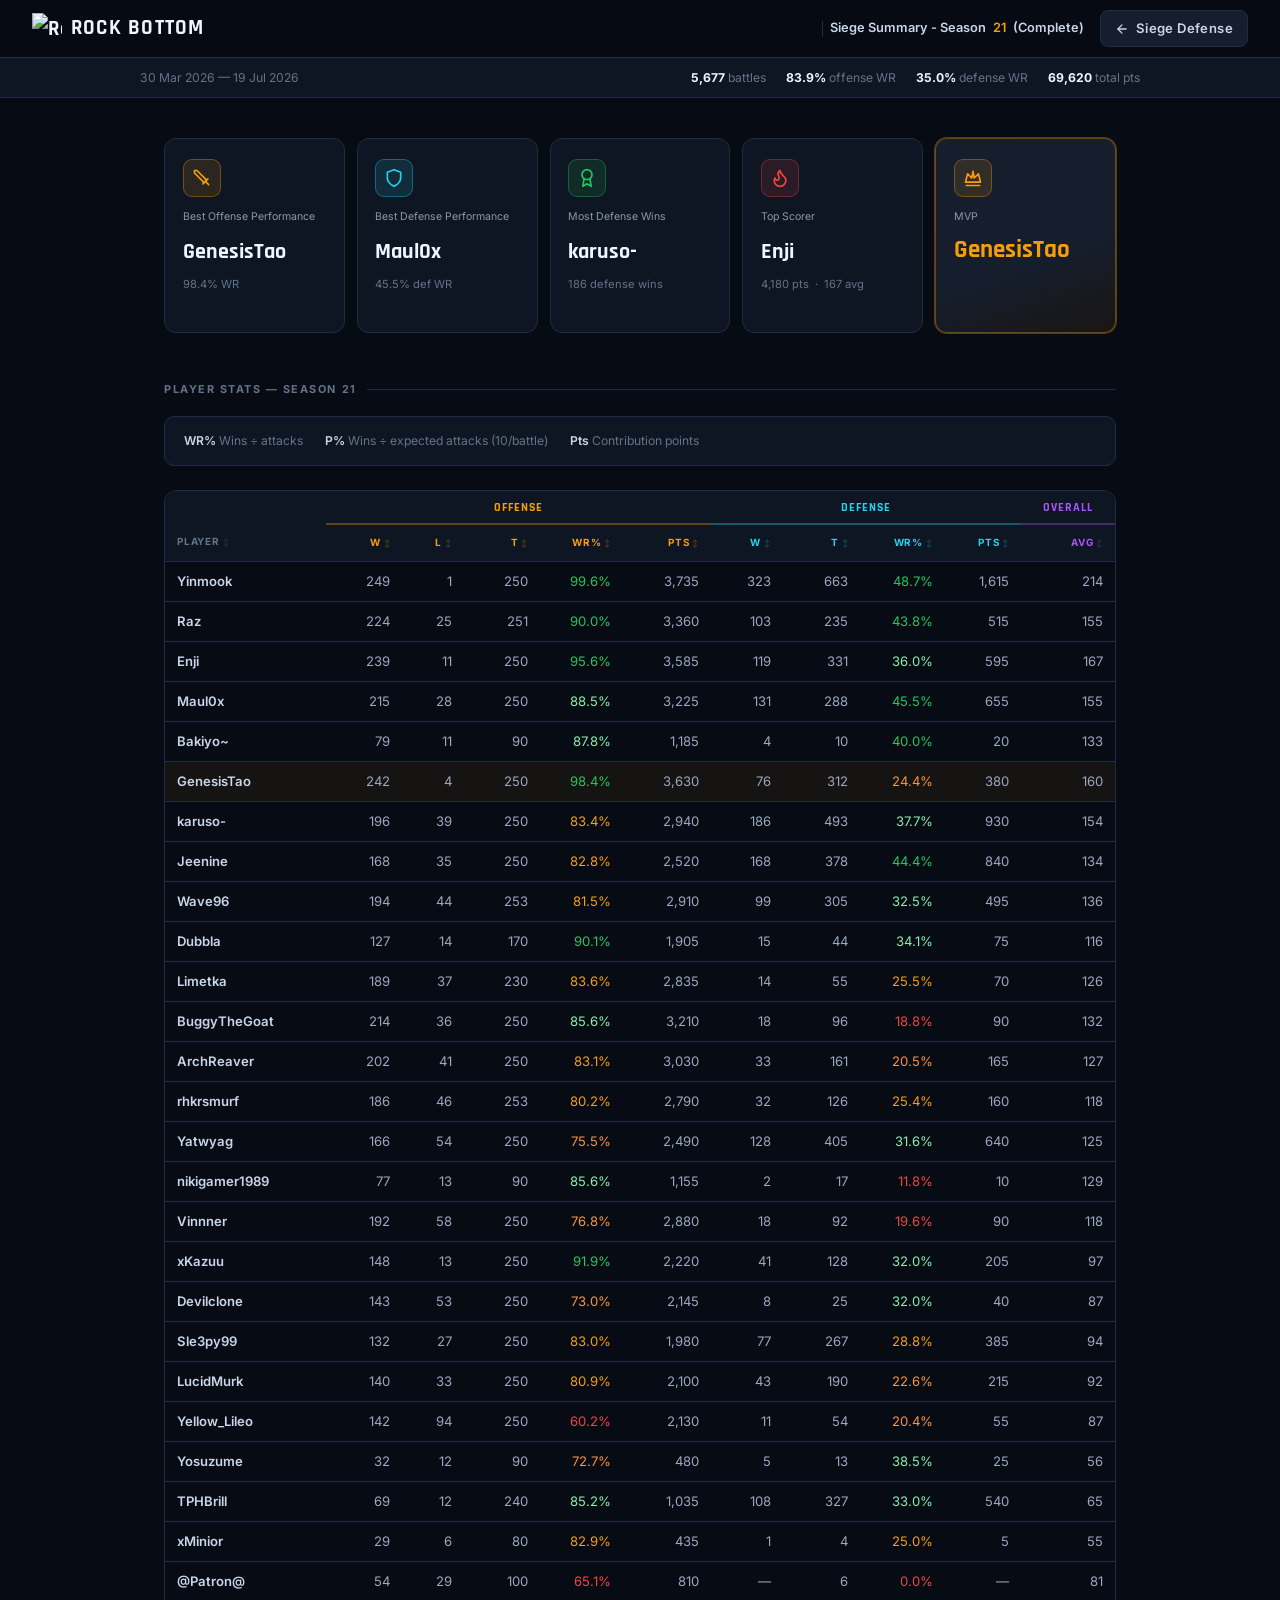
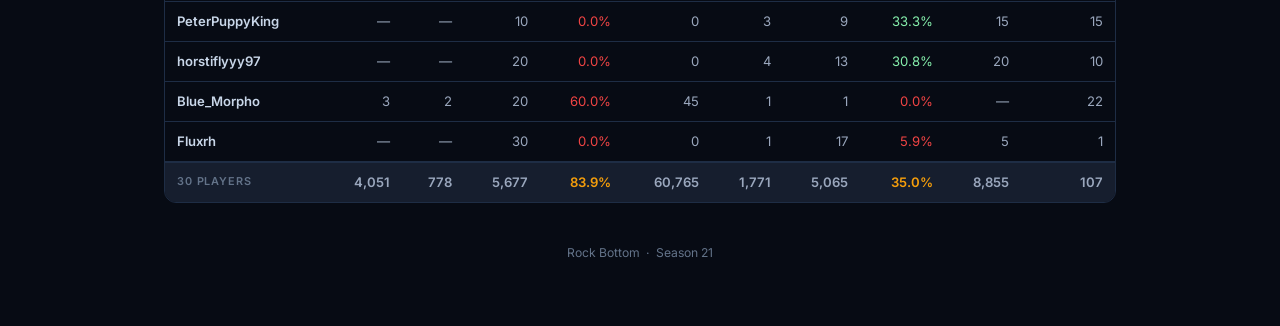
==== season-report.html @ b9489971 "MVP card: remove CP% stat, restore GenesisTao as Best Offense Performance Co-Authored-By: Claude Son" ====
<!DOCTYPE html>
<html lang="en">
<head>
  <meta charset="UTF-8">
  <meta name="viewport" content="width=device-width, initial-scale=1.0">
  <title>Rock Bottom — Siege Summary Season 21</title>

  <link rel="icon" type="image/png" href="https://sw-rockbottom.com/images/logo.png">

  <meta property="og:type"        content="website">
  <meta property="og:url"         content="https://sw-rockbottom.com/season-report.html">
  <meta property="og:title"       content="Rock Bottom - Siege Summary Season 21">
  <meta property="og:description" content="Season 21 siege awards and full player stats for guild siege battles.">
  <meta property="og:image"       content="https://sw-rockbottom.com/images/logo.png">
  <meta name="theme-color"        content="#f59e0b">

  <link rel="preconnect" href="https://fonts.googleapis.com">
  <link rel="preconnect" href="https://fonts.gstatic.com" crossorigin>
  <link href="https://fonts.googleapis.com/css2?family=Inter:wght@400;500;600;700;800&family=Rajdhani:wght@600;700&display=swap" rel="stylesheet">
  <style>
    *, *::before, *::after { box-sizing:border-box; margin:0; padding:0; }

    ::-webkit-scrollbar { width:8px; height:8px; }
    ::-webkit-scrollbar-track { background:var(--bg); }
    ::-webkit-scrollbar-thumb { background:var(--border); border-radius:99px; }
    ::-webkit-scrollbar-thumb:hover { background:var(--gold); }

    :root {
      --bg:           #070b14;
      --surface:      #0f1623;
      --surface2:     #161e2e;
      --border:       #1e2d45;
      --text:         #c8d6e8;
      --muted:        #637389;
      --white:        #f0f6ff;
      --gold:         #f59e0b;
      --gold-bg:      rgba(245,158,11,0.12);
      --gold-border:  rgba(245,158,11,0.35);
      --purple:       #a855f7;
      --purple-bg:    rgba(168,85,247,0.12);
      --purple-border:rgba(168,85,247,0.35);
      --cyan:         #22d3ee;
      --cyan-bg:      rgba(34,211,238,0.12);
      --cyan-border:  rgba(34,211,238,0.35);
      --green:        #22c55e;
      --green-bg:     rgba(34,197,94,0.12);
      --green-border: rgba(34,197,94,0.35);
      --red:          #ef4444;
      --red-bg:       rgba(239,68,68,0.12);
      --red-border:   rgba(239,68,68,0.35);
    }

    html { scroll-behavior:smooth; }
    body {
      background:var(--bg); color:var(--text);
      font-family:'Inter',system-ui,sans-serif; font-size:15px; line-height:1.6;
      min-height:100vh; -webkit-font-smoothing:antialiased;
    }

    /* ─── NAV ─── */
    nav {
      position:sticky; top:0; z-index:50;
      background:rgba(7,11,20,0.92); backdrop-filter:blur(14px); -webkit-backdrop-filter:blur(14px);
      border-bottom:1px solid var(--border);
      padding:0 2rem; height:58px;
      display:flex; align-items:center; gap:1rem;
    }
    .nav-brand {
      display:flex; align-items:center; gap:9px;
      font-family:'Rajdhani',sans-serif; font-size:1.3rem; font-weight:700; letter-spacing:0.06em;
      color:var(--white); text-decoration:none; white-space:nowrap; margin-right:auto;
    }
    .nav-brand img { width:30px; height:30px; object-fit:contain; }
    .nav-back {
      display:flex; align-items:center; gap:7px;
      font-size:0.82rem; font-weight:600; letter-spacing:0.03em;
      background:var(--surface2); border:1px solid var(--border); color:var(--text);
      padding:7px 14px; border-radius:8px; text-decoration:none; white-space:nowrap;
      transition:border-color 0.18s, color 0.18s, background 0.18s;
    }
    .nav-back:hover { border-color:var(--gold-border); background:var(--gold-bg); color:var(--gold); }
    .nav-back:hover svg { stroke:var(--gold); }

    /* ─── PAGE ─── */
    .page { max-width:1000px; margin:0 auto; padding:2.5rem 1.5rem 4rem; }

    /* ─── NAV REPORT LABEL ─── */
    .nav-report-label {
      display:flex; align-items:center; gap:7px;
      font-size:0.8rem; font-weight:600; color:var(--text); white-space:nowrap;
    }
    .nav-report-label::before {
      content:''; width:1px; height:16px; background:var(--border);
    }
    .nav-report-label span { color:var(--gold); }

    /* ─── DATA STRIP ─── */
    .report-strip {
      background:var(--surface); border-bottom:1px solid var(--border);
      padding:0 1.75rem;
    }
    .strip-inner {
      max-width:1000px; margin:0 auto;
      display:flex; align-items:center; justify-content:space-between;
      flex-wrap:wrap; gap:8px; padding:10px 0;
    }
    .strip-meta { font-size:0.76rem; color:var(--muted); }
    .strip-stats { display:flex; flex-wrap:wrap; gap:6px 20px; }
    .strip-stat { font-size:0.76rem; color:var(--muted); }
    .strip-stat strong { color:var(--white); font-weight:700; }

    /* ─── SECTION LABEL ─── */
    .section-label {
      font-size:0.68rem; font-weight:700; letter-spacing:0.14em; text-transform:uppercase;
      color:var(--muted); margin-bottom:1.1rem;
      display:flex; align-items:center; gap:10px;
    }
    .section-label::after { content:''; flex:1; height:1px; background:var(--border); }

    /* ─── AWARDS ─── */
    .awards-grid {
      display:grid; grid-template-columns:repeat(auto-fit, minmax(178px, 1fr));
      gap:12px; margin-bottom:3rem;
    }
    .award-card {
      background:var(--surface); border:1px solid var(--border); border-radius:12px;
      padding:1.25rem 1.1rem; display:flex; flex-direction:column; gap:13px;
      transition:border-color 0.2s, transform 0.2s;
    }
    .award-card:hover { border-color:var(--gold-border); transform:translateY(-2px); }
    .award-icon {
      width:38px; height:38px; border-radius:9px;
      display:flex; align-items:center; justify-content:center;
    }
    .award-icon svg { width:20px; height:20px; }
    .ic-gold   { background:var(--gold-bg);   border:1px solid var(--gold-border);   color:var(--gold); }
    .ic-cyan   { background:var(--cyan-bg);   border:1px solid var(--cyan-border);   color:var(--cyan); }
    .ic-green  { background:var(--green-bg);  border:1px solid var(--green-border);  color:var(--green); }
    .ic-red    { background:var(--red-bg);    border:1px solid var(--red-border);    color:var(--red); }
    .ic-purple { background:var(--purple-bg); border:1px solid var(--purple-border); color:var(--purple); }
    .award-meta { display:flex; flex-direction:column; }
    .award-title { font-size:0.66rem; color:#8b97ad; line-height:1.3; white-space:nowrap; overflow:hidden; text-overflow:ellipsis; }
    .award-winner {
      font-family:'Rajdhani',sans-serif; font-size:1.4rem; font-weight:700;
      color:var(--white); line-height:1.05; margin-top:auto;
    }
    .award-card.mvp {
      border-color:var(--gold-border);
      background:linear-gradient(160deg, var(--surface2) 60%, rgba(245,158,11,0.08));
      box-shadow:0 0 0 1px var(--gold-border);
    }
    .award-card.mvp .award-winner { color:var(--gold); font-size:1.55rem; }
    .award-stat { font-size:0.7rem; color:var(--muted); min-height:2.24rem; }

    /* ─── LEGEND ─── */
    .legend {
      background:var(--surface); border:1px solid var(--border); border-radius:10px;
      padding:0.9rem 1.2rem; margin-bottom:1.5rem;
      display:flex; flex-wrap:wrap; gap:7px 22px;
    }
    .legend-item { font-size:0.76rem; color:var(--muted); }
    .legend-item strong { color:var(--text); font-weight:600; }

    /* ─── TABLE ─── */
    .table-wrap { overflow-x:auto; border:1px solid var(--border); border-radius:12px; }
    table { width:100%; border-collapse:collapse; font-size:0.82rem; min-width:720px; }
    thead tr { background:var(--surface); }
    th {
      padding:10px 12px; text-align:right;
      font-size:0.62rem; font-weight:700; letter-spacing:0.08em; text-transform:uppercase;
      color:var(--muted); border-bottom:1px solid var(--border); white-space:nowrap;
    }
    th:first-child { text-align:left; }
    th.g-off { color:var(--gold); }
    th.g-def { color:var(--cyan); }
    th.g-ovr { color:var(--purple); }
    thead tr.group-row th {
      padding:8px 12px 5px; text-align:center; border-bottom:none;
      font-family:'Rajdhani',sans-serif; font-size:0.72rem; letter-spacing:0.08em;
    }
    thead tr.group-row th:first-child { text-align:left; }
    thead tr.group-row th.span-off { color:var(--gold);   border-bottom:2px solid var(--gold-border); }
    thead tr.group-row th.span-def { color:var(--cyan);   border-bottom:2px solid var(--cyan-border); }
    thead tr.group-row th.span-ovr { color:var(--purple); border-bottom:2px solid var(--purple-border); }
    tbody tr { border-bottom:1px solid var(--border); transition:background 0.15s; }
    tbody tr:last-child { border-bottom:none; }
    tbody tr:hover { background:var(--surface); }
    tbody tr.tr-mvp { background:rgba(245,158,11,0.06); }
    tbody tr.tr-mvp:hover { background:rgba(245,158,11,0.1); }
    td { padding:9px 12px; text-align:right; color:#9aa7bd; white-space:nowrap; }
    td:first-child { text-align:left; color:var(--text); font-weight:600; }
    /* legacy — overridden by JS threshold coloring */
    .good { color:var(--green); }
    .ok   { color:var(--gold); }
    .weak { color:var(--red); }
    /* threshold color scale */
    .c-g  { color:#22c55e; }          /* green   */
    .c-lg { color:#86efac; }          /* light green */
    .c-y  { color:#f59e0b; }          /* yellow  */
    .c-lr { color:#fb923c; }          /* light red */
    .c-r  { color:#ef4444; }          /* red     */
    tbody tr.total-row { background:var(--surface2); font-weight:600; border-top:2px solid var(--border); }
    tbody tr.total-row:hover { background:var(--surface2); }
    tbody tr.total-row td:first-child { color:var(--muted); font-size:0.68rem; text-transform:uppercase; letter-spacing:0.08em; }

    /* ─── SORT ─── */
    th[data-col] { cursor:pointer; user-select:none; transition:color 0.15s; }
    th[data-col]:hover { color:var(--white); }
    th[data-col]::after { content:' \2195'; opacity:0.25; font-size:0.75em; }
    th[data-sort="desc"]::after { content:' \2193'; opacity:1; }
    th[data-sort="asc"]::after  { content:' \2191'; opacity:1; }

    /* ─── FOOTER ─── */
    footer { margin-top:2.5rem; font-size:0.76rem; color:var(--muted); text-align:center; }

    @media (max-width:640px) {
      nav { padding:0 1rem; }
      .nav-report-label { display:none; }
      .report-strip { padding:0 1rem; }
      .page { padding:1.75rem 1rem 3rem; }
      .nav-back span { display:none; }
      .nav-back { padding:7px 10px; }
    }
  </style>
</head>
<body>

<nav>
  <a class="nav-brand" href="index.html">
    <img src="https://sw-rockbottom.com/images/logo.png" alt="Rock Bottom">
    ROCK BOTTOM
  </a>
  <span class="nav-report-label">Siege Summary - Season <span>21</span> (Complete)</span>
  <a class="nav-back" href="index.html">
    <svg width="14" height="14" viewBox="0 0 24 24" fill="none" stroke="currentColor" stroke-width="2.2" stroke-linecap="round" stroke-linejoin="round"><line x1="19" y1="12" x2="5" y2="12"/><polyline points="12 19 5 12 12 5"/></svg>
    <span>Siege Defense</span>
  </a>
</nav>

<div class="report-strip">
  <div class="strip-inner">
    <span class="strip-meta">30 Mar 2026 — 19 Jul 2026</span>
    <div class="strip-stats">
      <span class="strip-stat"><strong>5,677</strong> battles</span>
      <span class="strip-stat"><strong>83.9%</strong> offense WR</span>
      <span class="strip-stat"><strong>35.0%</strong> defense WR</span>
      <span class="strip-stat"><strong>69,620</strong> total pts</span>
    </div>
  </div>
</div>

<main class="page">

  <!-- SUMMARY -->
  <div class="awards-grid">

    <div class="award-card">
      <div class="award-icon ic-gold">
        <svg viewBox="0 0 24 24" fill="none" stroke="currentColor" stroke-width="2" stroke-linecap="round" stroke-linejoin="round"><polyline points="14.5 17.5 3 6 3 3 6 3 17.5 14.5"/><line x1="13" y1="19" x2="19" y2="13"/><line x1="16" y1="16" x2="20" y2="20"/></svg>
      </div>
      <div class="award-meta">
<span class="award-title">Best Offense Performance</span>
      </div>
      <p class="award-winner">GenesisTao</p>
      <p class="award-stat">98.4% WR</p>
    </div>

    <div class="award-card">
      <div class="award-icon ic-cyan">
        <svg viewBox="0 0 24 24" fill="none" stroke="currentColor" stroke-width="2" stroke-linecap="round" stroke-linejoin="round"><path d="M12 22s8-4 8-10V5l-8-3-8 3v7c0 6 8 10 8 10z"/></svg>
      </div>
      <div class="award-meta">
<span class="award-title">Best Defense Performance</span>
      </div>
      <p class="award-winner">Maul0x</p>
      <p class="award-stat">45.5% def WR</p>
    </div>

    <div class="award-card">
      <div class="award-icon ic-green">
        <svg viewBox="0 0 24 24" fill="none" stroke="currentColor" stroke-width="2" stroke-linecap="round" stroke-linejoin="round"><circle cx="12" cy="8" r="6"/><path d="M15.477 12.89 17 22l-5-3-5 3 1.523-9.11"/></svg>
      </div>
      <div class="award-meta">
<span class="award-title">Most Defense Wins</span>
      </div>
      <p class="award-winner">karuso-</p>
      <p class="award-stat">186 defense wins</p>
    </div>

    <div class="award-card">
      <div class="award-icon ic-red">
        <svg viewBox="0 0 24 24" fill="none" stroke="currentColor" stroke-width="2" stroke-linecap="round" stroke-linejoin="round"><path d="M8.5 14.5A2.5 2.5 0 0 0 11 12c0-1.38-.5-2-1-3-1.072-2.143-.224-4.054 2-6 .5 2.5 2 4.9 4 6.5 2 1.6 3 3.5 3 5.5a7 7 0 1 1-14 0c0-1.153.433-2.294 1-3a2.5 2.5 0 0 0 2.5 2.5z"/></svg>
      </div>
      <div class="award-meta">
<span class="award-title">Top Scorer</span>
      </div>
      <p class="award-winner">Enji</p>
      <p class="award-stat">4,180 pts &nbsp;·&nbsp; 167 avg</p>
    </div>

    <div class="award-card mvp">
      <div class="award-icon ic-gold">
        <svg viewBox="0 0 24 24" fill="none" stroke="currentColor" stroke-width="2" stroke-linecap="round" stroke-linejoin="round"><path d="M3 17l2.5-10 5 5L12 4l1.5 8 5-5L21 17z"/><path d="M4 21h16"/></svg>
      </div>
      <div class="award-meta">
<span class="award-title">MVP</span>
      </div>
      <p class="award-winner">GenesisTao</p>
      <p class="award-stat"></p>
    </div>

  </div>

  <!-- PLAYER STATS -->
  <p class="section-label">Player Stats — Season 21</p>
  <div class="legend">
    <span class="legend-item"><strong>WR%</strong> Wins ÷ attacks</span>
    <span class="legend-item"><strong>P%</strong> Wins ÷ expected attacks (10/battle)</span>
    <span class="legend-item"><strong>Pts</strong> Contribution points</span>
  </div>

  <div class="table-wrap">
    <table id="stats-table">
      <thead>
        <tr class="group-row">
          <th></th>
          <th colspan="5" class="span-off">Offense</th>
          <th colspan="4" class="span-def">Defense</th>
          <th colspan="1" class="span-ovr">Overall</th>
        </tr>
        <tr>
          <th data-col="0">Player</th>
          <th data-col="1"  class="g-off">W</th>
          <th data-col="2"  class="g-off">L</th>
          <th data-col="3"  class="g-off">T</th>
          <th data-col="4"  class="g-off">WR%</th>
          <th data-col="5"  class="g-off">Pts</th>
          <th data-col="6"  class="g-def">W</th>
          <th data-col="7"  class="g-def">T</th>
          <th data-col="8"  class="g-def">WR%</th>
          <th data-col="9"  class="g-def">Pts</th>
          <th data-col="10" class="g-ovr">Avg</th>
        </tr>
      </thead>
      <tbody>
        <tr><td>Yinmook</td><td>249</td><td>1</td><td>250</td><td class="good">99.6%</td><td>3,735</td><td>323</td><td>663</td><td class="ok">48.7%</td><td>1,615</td><td>214</td></tr>
        <tr><td>Raz</td><td>224</td><td>25</td><td>251</td><td class="good">90.0%</td><td>3,360</td><td>103</td><td>235</td><td class="ok">43.8%</td><td>515</td><td>155</td></tr>
        <tr><td>Enji</td><td>239</td><td>11</td><td>250</td><td class="good">95.6%</td><td>3,585</td><td>119</td><td>331</td><td class="ok">36.0%</td><td>595</td><td>167</td></tr>
        <tr><td>Maul0x</td><td>215</td><td>28</td><td>250</td><td class="good">88.5%</td><td>3,225</td><td>131</td><td>288</td><td class="ok">45.5%</td><td>655</td><td>155</td></tr>
        <tr><td>Bakiyo~</td><td>79</td><td>11</td><td>90</td><td class="good">87.8%</td><td>1,185</td><td>4</td><td>10</td><td class="good">40.0%</td><td>20</td><td>133</td></tr>
        <tr class="tr-mvp"><td>GenesisTao</td><td>242</td><td>4</td><td>250</td><td class="good">98.4%</td><td>3,630</td><td>76</td><td>312</td><td class="weak">24.4%</td><td>380</td><td>160</td></tr>
        <tr><td>karuso-</td><td>196</td><td>39</td><td>250</td><td class="good">83.4%</td><td>2,940</td><td>186</td><td>493</td><td class="ok">37.7%</td><td>930</td><td>154</td></tr>
        <tr><td>Jeenine</td><td>168</td><td>35</td><td>250</td><td class="good">82.8%</td><td>2,520</td><td>168</td><td>378</td><td class="ok">44.4%</td><td>840</td><td>134</td></tr>
        <tr><td>Wave96</td><td>194</td><td>44</td><td>253</td><td class="ok">81.5%</td><td>2,910</td><td>99</td><td>305</td><td class="ok">32.5%</td><td>495</td><td>136</td></tr>
        <tr><td>Dubbla</td><td>127</td><td>14</td><td>170</td><td class="good">90.1%</td><td>1,905</td><td>15</td><td>44</td><td class="ok">34.1%</td><td>75</td><td>116</td></tr>
        <tr><td>Limetka</td><td>189</td><td>37</td><td>230</td><td class="ok">83.6%</td><td>2,835</td><td>14</td><td>55</td><td class="weak">25.5%</td><td>70</td><td>126</td></tr>
        <tr><td>BuggyTheGoat</td><td>214</td><td>36</td><td>250</td><td class="ok">85.6%</td><td>3,210</td><td>18</td><td>96</td><td class="weak">18.8%</td><td>90</td><td>132</td></tr>
        <tr><td>ArchReaver</td><td>202</td><td>41</td><td>250</td><td class="ok">83.1%</td><td>3,030</td><td>33</td><td>161</td><td class="weak">20.5%</td><td>165</td><td>127</td></tr>
        <tr><td>rhkrsmurf</td><td>186</td><td>46</td><td>253</td><td class="ok">80.2%</td><td>2,790</td><td>32</td><td>126</td><td class="ok">25.4%</td><td>160</td><td>118</td></tr>
        <tr><td>Yatwyag</td><td>166</td><td>54</td><td>250</td><td class="ok">75.5%</td><td>2,490</td><td>128</td><td>405</td><td class="ok">31.6%</td><td>640</td><td>125</td></tr>
        <tr><td>nikigamer1989</td><td>77</td><td>13</td><td>90</td><td class="ok">85.6%</td><td>1,155</td><td>2</td><td>17</td><td class="weak">11.8%</td><td>10</td><td>129</td></tr>
        <tr><td>Vinnner</td><td>192</td><td>58</td><td>250</td><td class="ok">76.8%</td><td>2,880</td><td>18</td><td>92</td><td class="weak">19.6%</td><td>90</td><td>118</td></tr>
        <tr><td>xKazuu</td><td>148</td><td>13</td><td>250</td><td class="good">91.9%</td><td>2,220</td><td>41</td><td>128</td><td class="ok">32.0%</td><td>205</td><td>97</td></tr>
        <tr><td>Devilclone</td><td>143</td><td>53</td><td>250</td><td class="ok">73.0%</td><td>2,145</td><td>8</td><td>25</td><td class="ok">32.0%</td><td>40</td><td>87</td></tr>
        <tr><td>Sle3py99</td><td>132</td><td>27</td><td>250</td><td class="ok">83.0%</td><td>1,980</td><td>77</td><td>267</td><td class="weak">28.8%</td><td>385</td><td>94</td></tr>
        <tr><td>LucidMurk</td><td>140</td><td>33</td><td>250</td><td class="ok">80.9%</td><td>2,100</td><td>43</td><td>190</td><td class="weak">22.6%</td><td>215</td><td>92</td></tr>
        <tr><td>Yellow_Lileo</td><td>142</td><td>94</td><td>250</td><td class="ok">60.2%</td><td>2,130</td><td>11</td><td>54</td><td class="weak">20.4%</td><td>55</td><td>87</td></tr>
        <tr><td>Yosuzume</td><td>32</td><td>12</td><td>90</td><td class="ok">72.7%</td><td>480</td><td>5</td><td>13</td><td class="ok">38.5%</td><td>25</td><td>56</td></tr>
        <tr><td>TPHBrill</td><td>69</td><td>12</td><td>240</td><td class="ok">85.2%</td><td>1,035</td><td>108</td><td>327</td><td class="ok">33.0%</td><td>540</td><td>65</td></tr>
        <tr><td>xMinior</td><td>29</td><td>6</td><td>80</td><td class="ok">82.9%</td><td>435</td><td>1</td><td>4</td><td class="ok">25.0%</td><td>5</td><td>55</td></tr>
        <tr><td>@Patron@</td><td>54</td><td>29</td><td>100</td><td class="ok">65.1%</td><td>810</td><td>—</td><td>6</td><td>0.0%</td><td>—</td><td>81</td></tr>
        <tr><td>PeterPuppyKing</td><td>—</td><td>—</td><td>10</td><td>0.0%</td><td>0</td><td>3</td><td>9</td><td class="ok">33.3%</td><td>15</td><td>15</td></tr>
        <tr><td>horstiflyyy97</td><td>—</td><td>—</td><td>20</td><td>0.0%</td><td>0</td><td>4</td><td>13</td><td class="ok">30.8%</td><td>20</td><td>10</td></tr>
        <tr><td>Blue_Morpho</td><td>3</td><td>2</td><td>20</td><td class="ok">60.0%</td><td>45</td><td>1</td><td>1</td><td>0.0%</td><td>—</td><td>22</td></tr>
        <tr><td>Fluxrh</td><td>—</td><td>—</td><td>30</td><td>0.0%</td><td>0</td><td>1</td><td>17</td><td class="weak">5.9%</td><td>5</td><td>1</td></tr>
        <tr class="total-row"><td>30 Players</td><td>4,051</td><td>778</td><td>5,677</td><td class="ok">83.9%</td><td>60,765</td><td>1,771</td><td>5,065</td><td class="ok">35.0%</td><td>8,855</td><td>107</td></tr>
      </tbody>
    </table>
  </div>

  <footer>Rock Bottom &nbsp;·&nbsp; Season 21</footer>

</main>

<script>
/* ── COLOR THRESHOLDS ────────────────────────────── */
const THRESHOLDS = {
  4: { g:90, lg:85, y:80, lr:70 },  // Offense WR%
  8: { g:40, lg:30, y:25, lr:20 },  // Defense WR%
};

function colorClass(val, t) {
  if (val >= t.g)  return 'c-g';
  if (val >= t.lg) return 'c-lg';
  if (val >= t.y)  return 'c-y';
  if (val >= t.lr) return 'c-lr';
  return 'c-r';
}

function applyThresholds() {
  document.querySelectorAll('#stats-table tbody tr:not(.total-row) td').forEach(td => {
    const t = THRESHOLDS[td.cellIndex];
    if (!t) return;
    const text = td.textContent.trim();
    if (!text || text === '—') { td.className = ''; return; }
    const val = parseFloat(text.replace(/[%,]/g, ''));
    if (isNaN(val)) return;
    td.className = val === 0 ? 'c-r' : colorClass(val, t);
  });
}

/* ── SORT ─────────────────────────────────────────── */
const _sort = { col: -1, dir: 'desc' };

function parseCell(td, isName) {
  const t = td.textContent.trim();
  if (!t || t === '—' || t === '0.0%') return isName ? '￿' : -1;
  if (isName) return t.toLowerCase();
  return parseFloat(t.replace(/[%,]/g, '')) || 0;
}

document.querySelectorAll('th[data-col]').forEach(th => {
  th.addEventListener('click', () => {
    const col = +th.dataset.col;
    if (_sort.col === col) {
      _sort.dir = _sort.dir === 'desc' ? 'asc' : 'desc';
    } else {
      _sort.col = col;
      _sort.dir = 'desc';
    }

    document.querySelectorAll('th[data-col]').forEach(t => delete t.dataset.sort);
    th.dataset.sort = _sort.dir;

    const tbody = document.querySelector('#stats-table tbody');
    const totalRow = tbody.querySelector('.total-row');
    const rows = [...tbody.querySelectorAll('tr:not(.total-row)')];
    const isName = col === 0;

    rows.sort((a, b) => {
      const av = parseCell(a.cells[col], isName);
      const bv = parseCell(b.cells[col], isName);
      const cmp = isName ? av.localeCompare(bv) : av - bv;
      return _sort.dir === 'desc' ? -cmp : cmp;
    });

    rows.forEach(r => {
      r.classList.toggle('tr-mvp', r.cells[0].textContent.trim() === 'GenesisTao');
      tbody.appendChild(r);
    });
    if (totalRow) tbody.appendChild(totalRow);
    applyThresholds();
  });
});

applyThresholds();
</script>
</body>
</html>
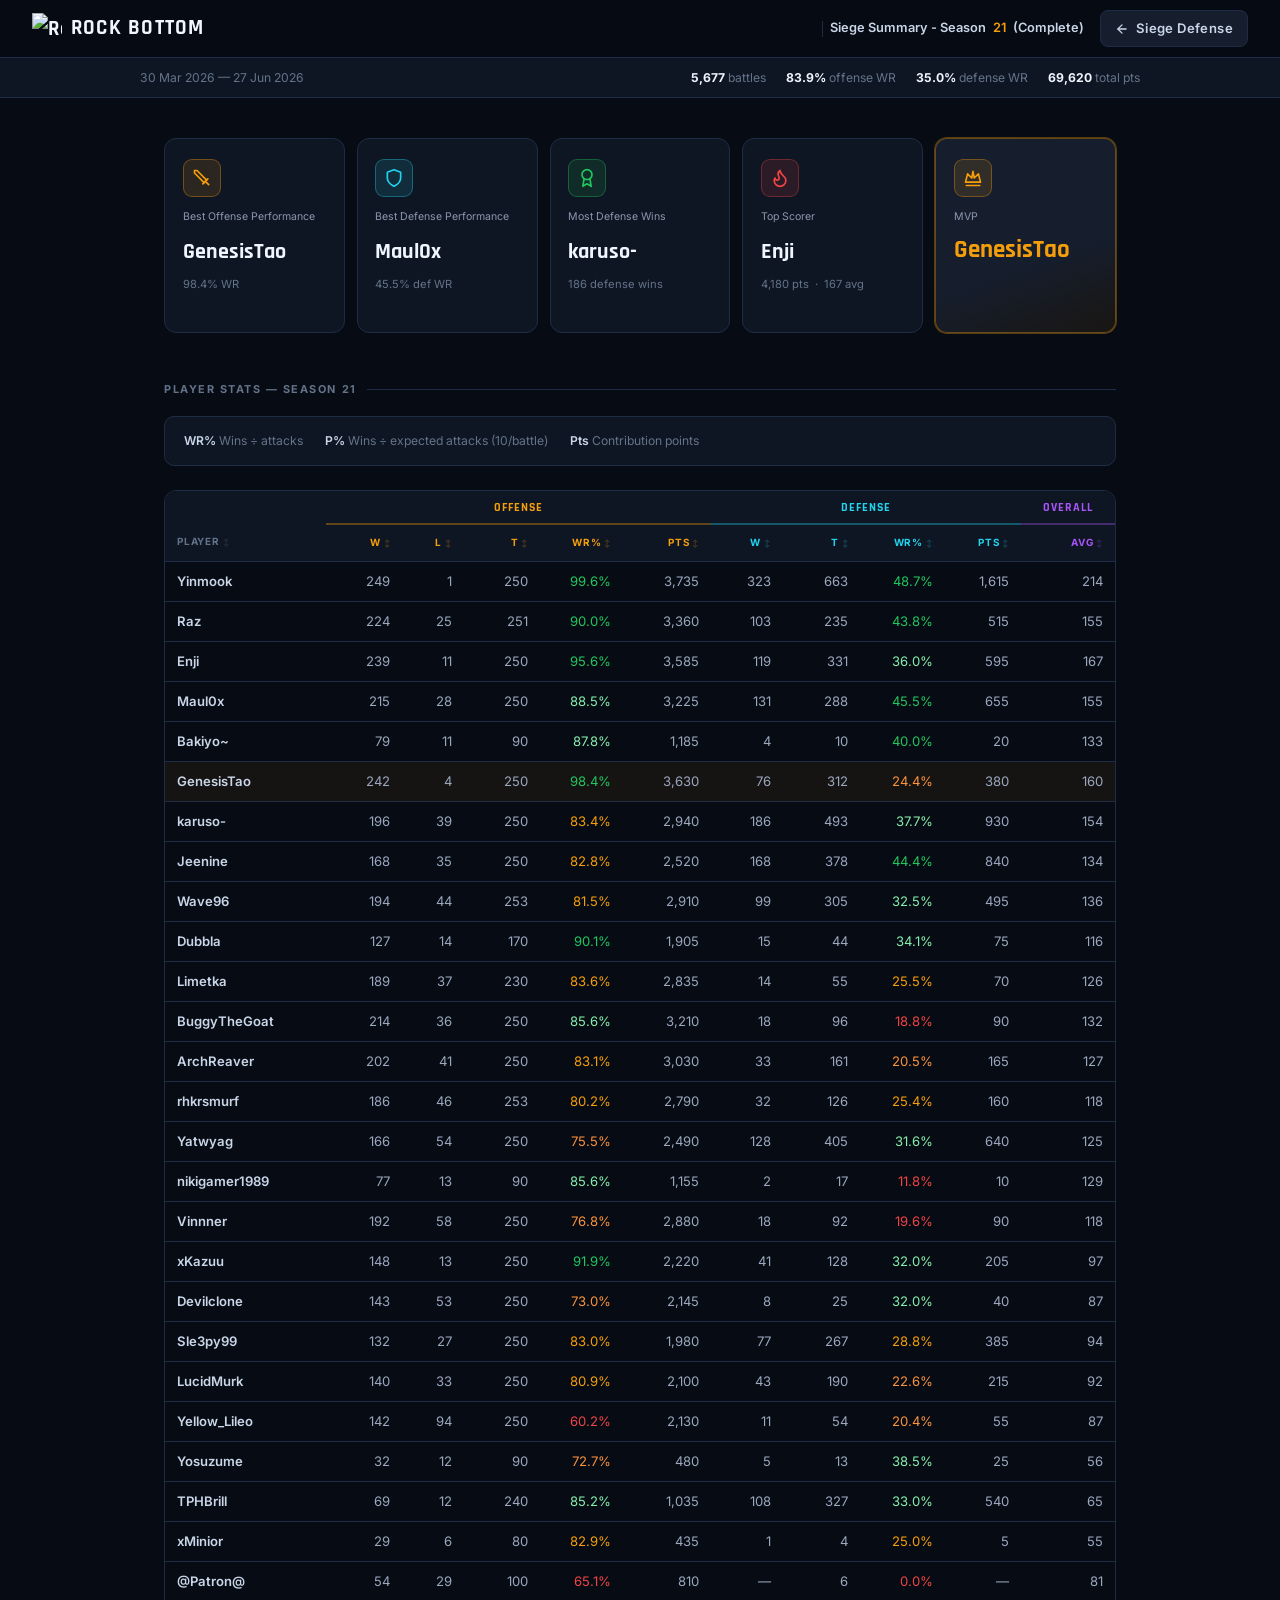
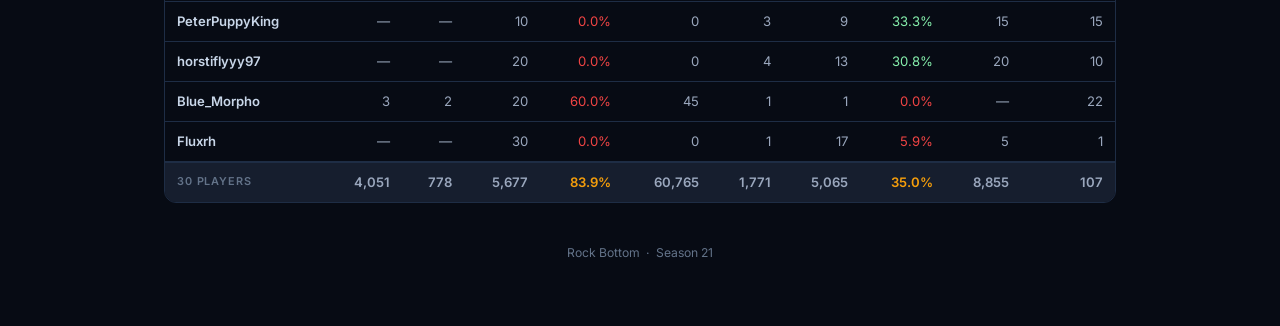
==== commit 40d055ae: "Update season end date to Jun 27 Co-Authored-By: Claude Sonnet 4.6 <noreply@anthropic.com>" ====
--- a/season-report.html
+++ b/season-report.html
@@ -239,7 +239,7 @@
 
 <div class="report-strip">
   <div class="strip-inner">
-    <span class="strip-meta">30 Mar 2026 — 19 Jul 2026</span>
+    <span class="strip-meta">30 Mar 2026 — 27 Jun 2026</span>
     <div class="strip-stats">
       <span class="strip-stat"><strong>5,677</strong> battles</span>
       <span class="strip-stat"><strong>83.9%</strong> offense WR</span>
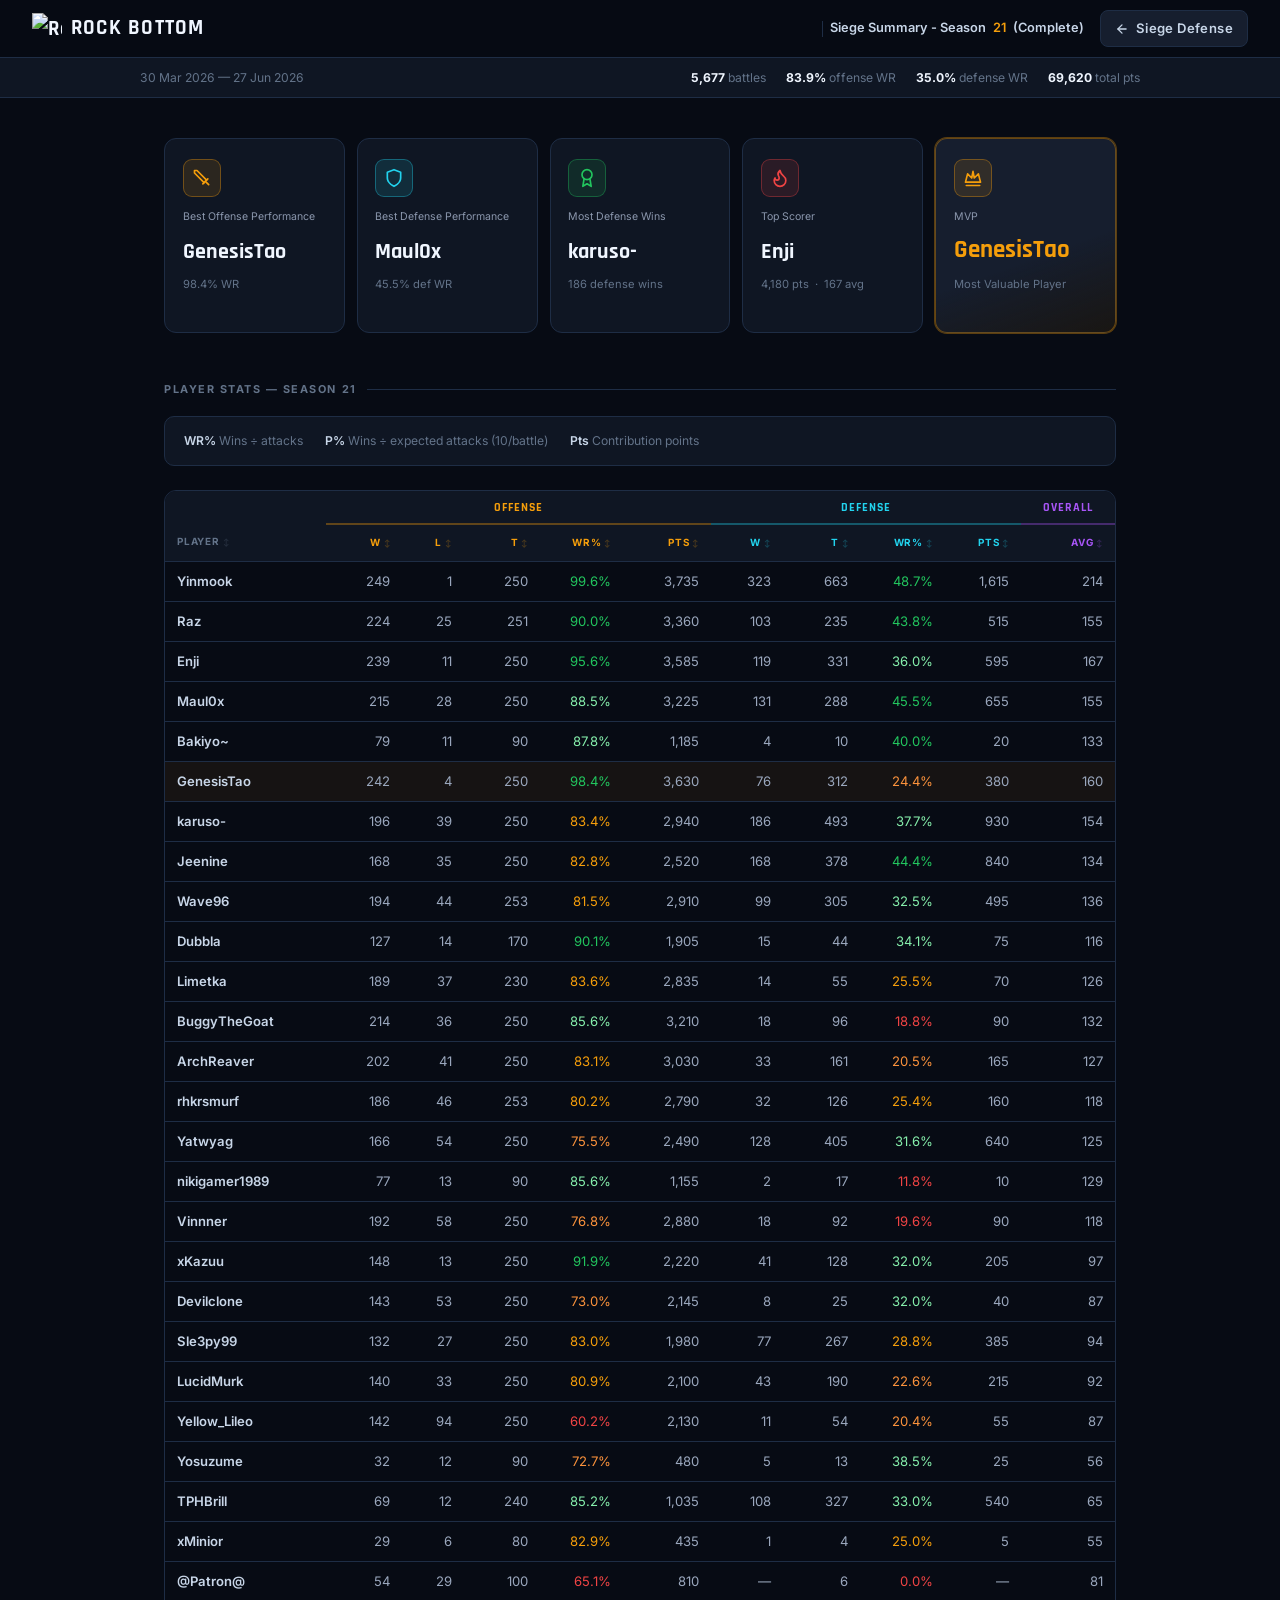
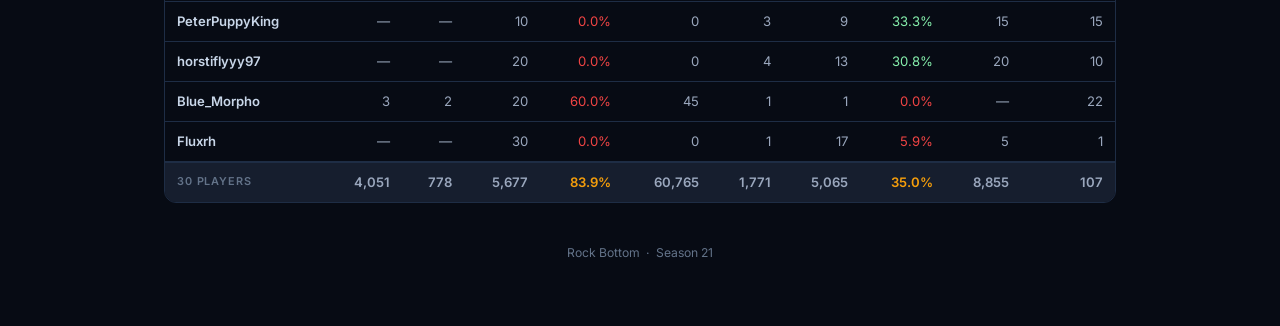
==== commit cf8345ff: "Add Most Valuable Player label to MVP card Co-Authored-By: Claude Sonnet 4.6 <noreply@anthropic.com>" ====
--- a/season-report.html
+++ b/season-report.html
@@ -306,7 +306,7 @@
 <span class="award-title">MVP</span>
       </div>
       <p class="award-winner">GenesisTao</p>
-      <p class="award-stat"></p>
+      <p class="award-stat">Most Valuable Player</p>
     </div>
 
   </div>
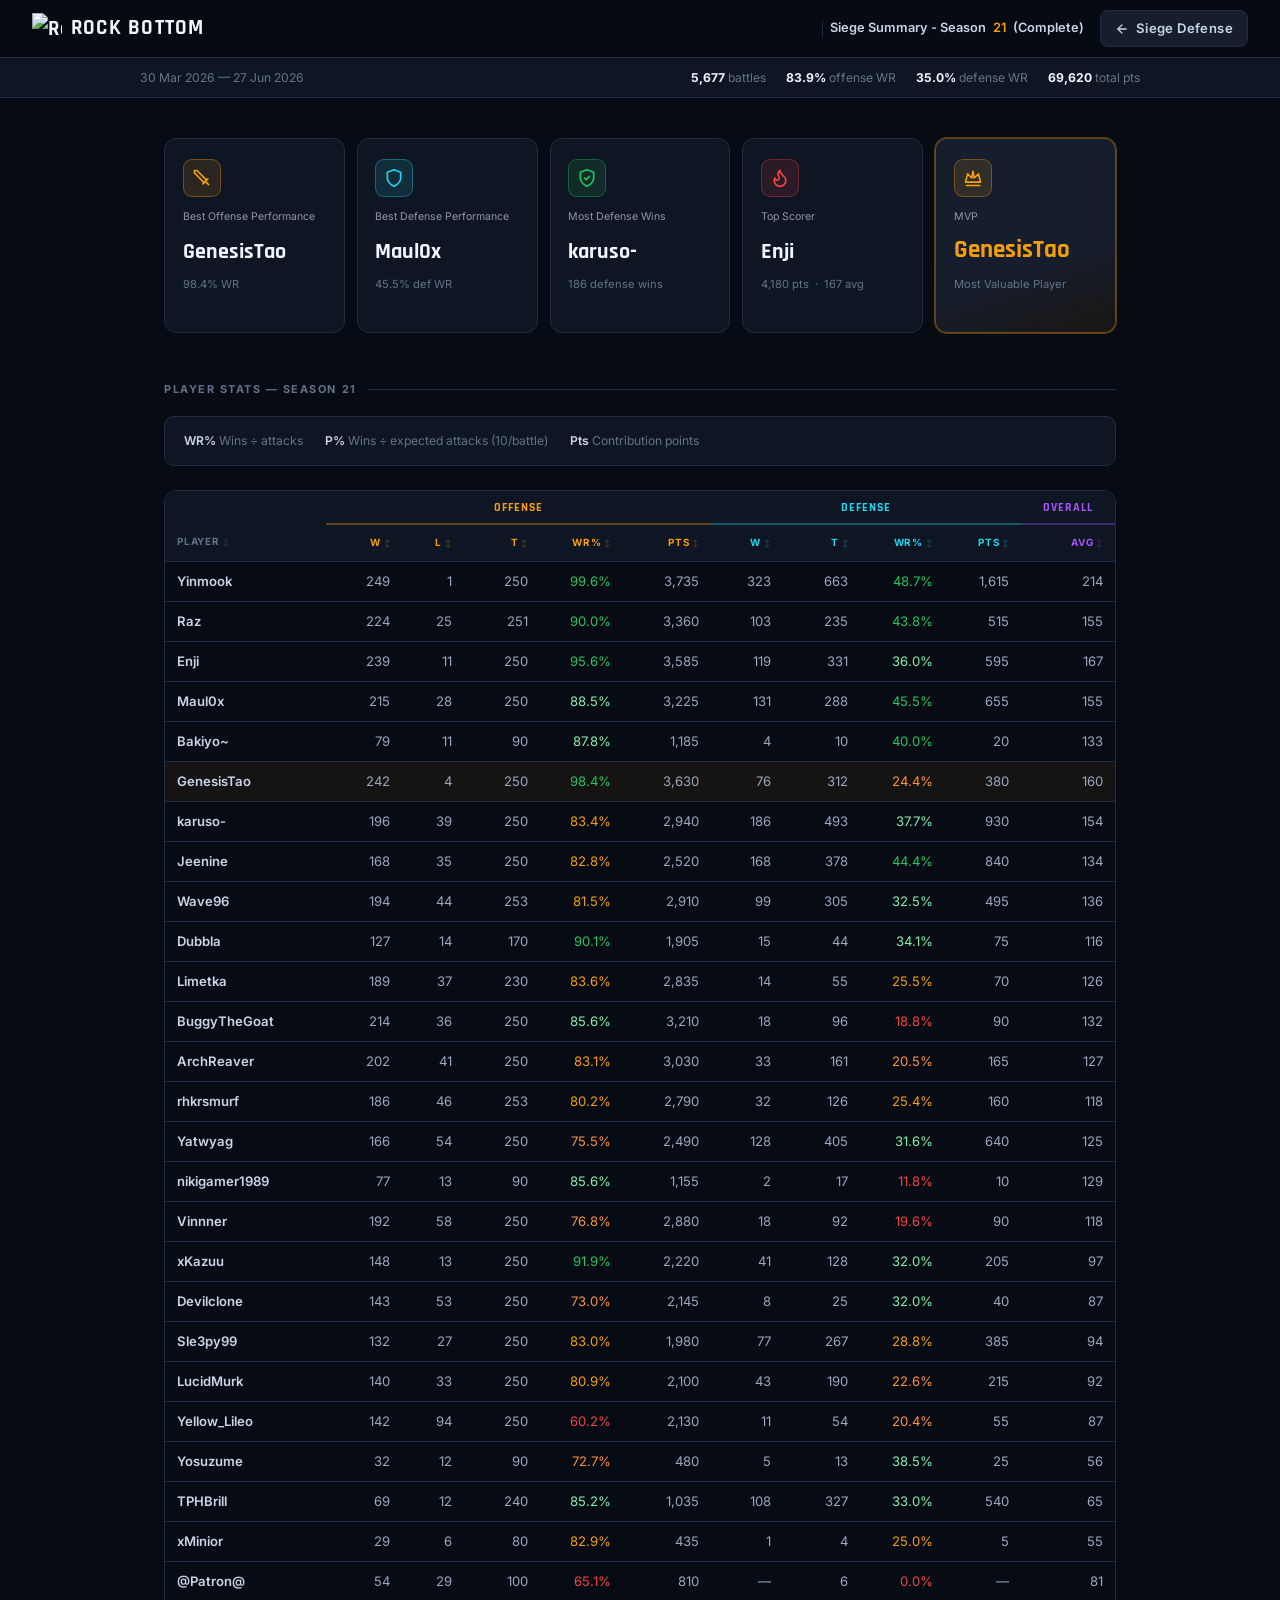
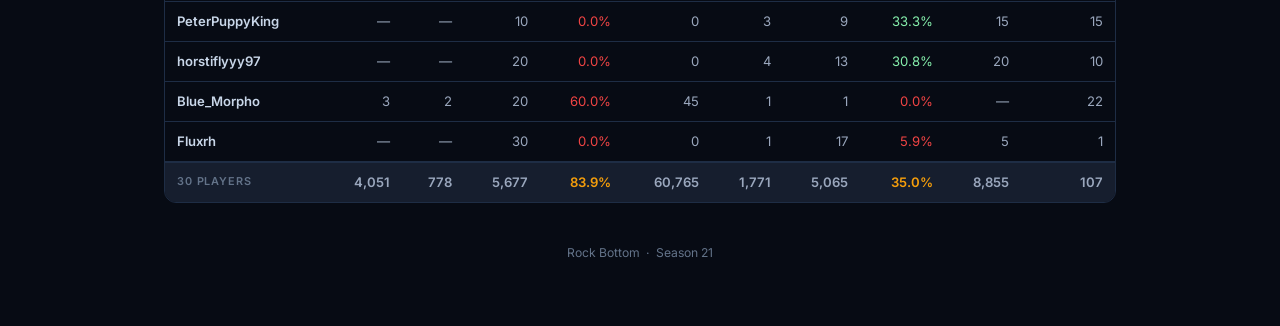
==== commit 7458169b: "Change karuso- card icon to shield with checkmark Co-Authored-By: Claude Sonnet 4.6 <noreply@anthrop" ====
--- a/season-report.html
+++ b/season-report.html
@@ -278,7 +278,7 @@
 
     <div class="award-card">
       <div class="award-icon ic-green">
-        <svg viewBox="0 0 24 24" fill="none" stroke="currentColor" stroke-width="2" stroke-linecap="round" stroke-linejoin="round"><circle cx="12" cy="8" r="6"/><path d="M15.477 12.89 17 22l-5-3-5 3 1.523-9.11"/></svg>
+        <svg viewBox="0 0 24 24" fill="none" stroke="currentColor" stroke-width="2" stroke-linecap="round" stroke-linejoin="round"><path d="M12 22s8-4 8-10V5l-8-3-8 3v7c0 6 8 10 8 10z"/><path d="m9 12 2 2 4-4"/></svg>
       </div>
       <div class="award-meta">
 <span class="award-title">Most Defense Wins</span>
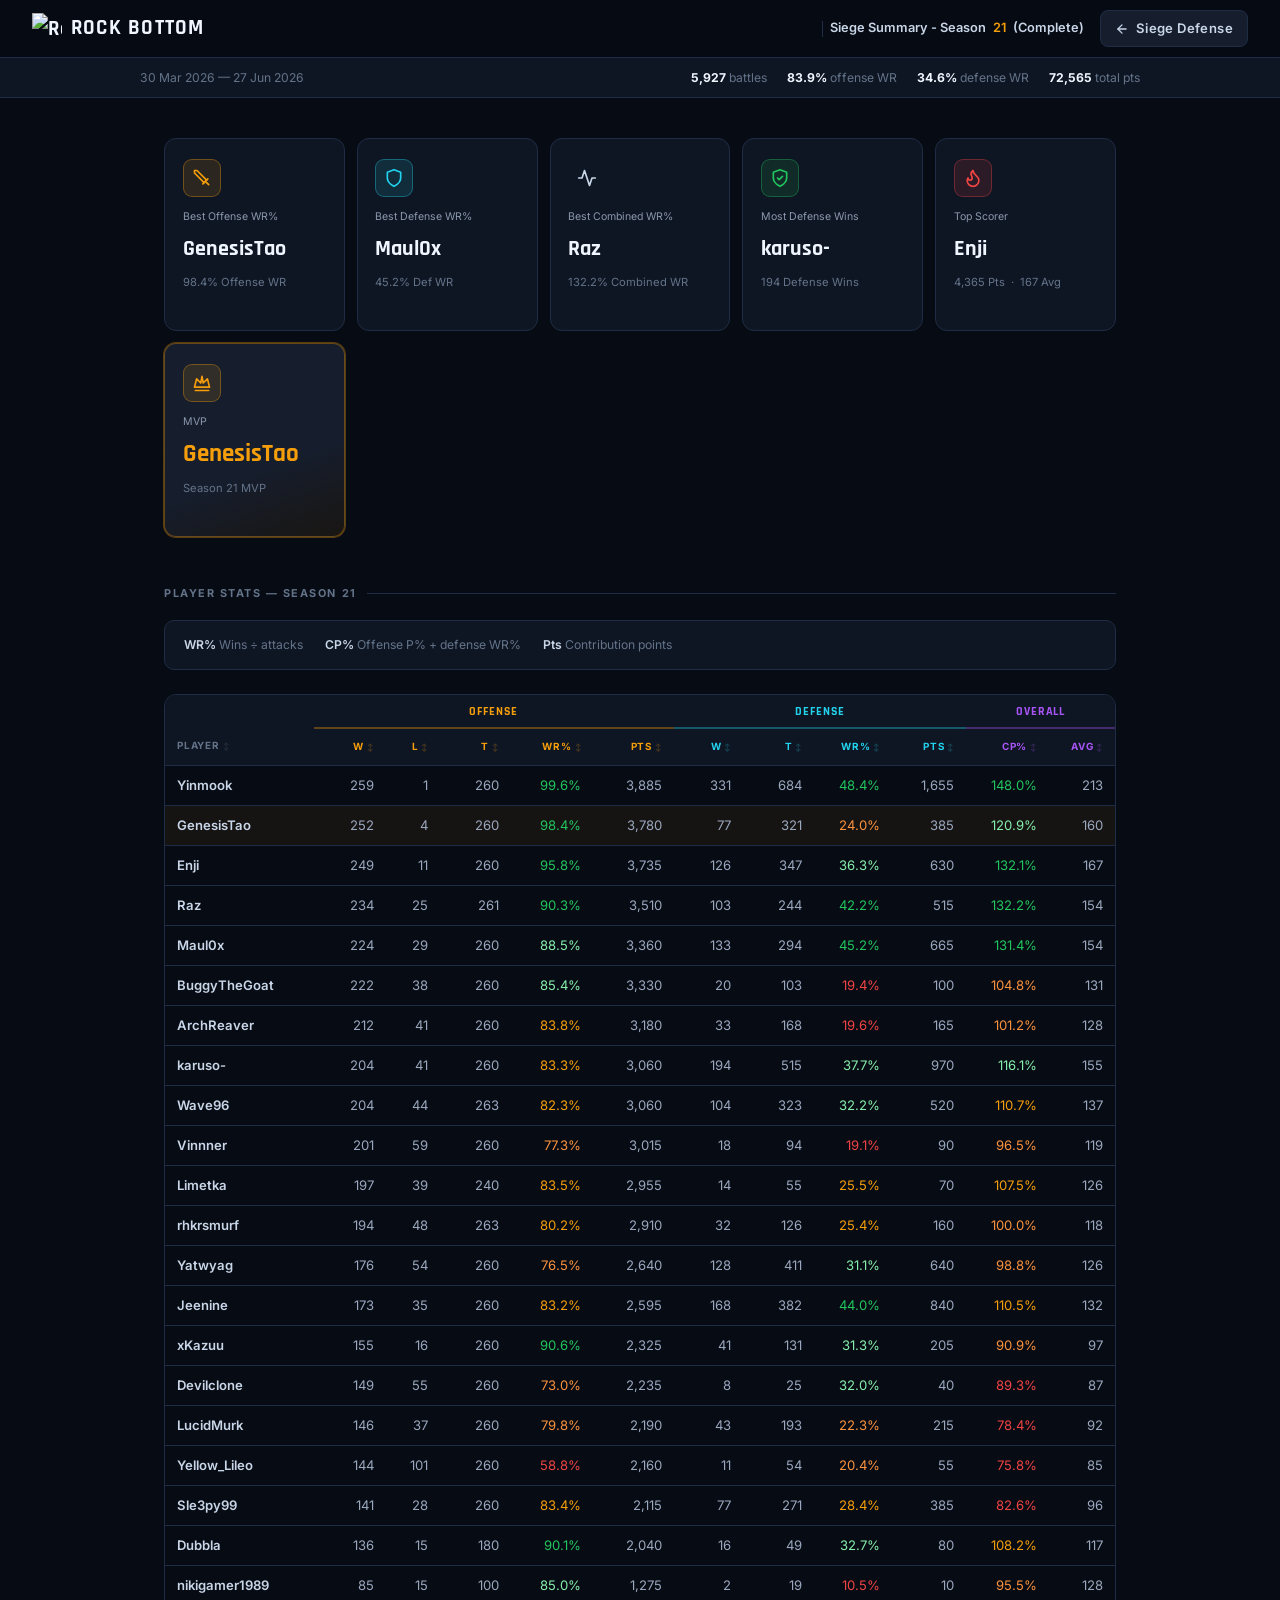
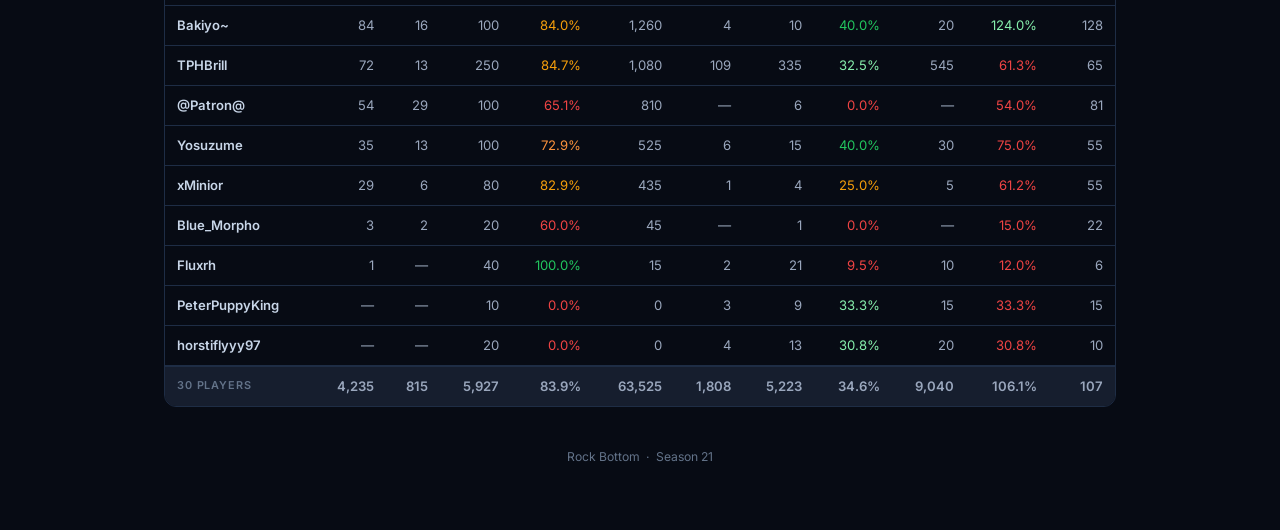
==== commit ceed890c: "season-report: final S21 data, add CP%, 6 award cards, updated stats Co-Authored-By: Claude Sonnet 4" ====
--- a/season-report.html
+++ b/season-report.html
@@ -10,7 +10,7 @@
   <meta property="og:type"        content="website">
   <meta property="og:url"         content="https://sw-rockbottom.com/season-report.html">
   <meta property="og:title"       content="Rock Bottom - Siege Summary Season 21">
-  <meta property="og:description" content="Season 21 siege awards and full player stats for guild siege battles.">
+  <meta property="og:description" content="Season 21 siege summary and full player stats for guild siege battles">
   <meta property="og:image"       content="https://sw-rockbottom.com/images/logo.png">
   <meta name="theme-color"        content="#f59e0b">
 
@@ -138,6 +138,7 @@
     .ic-green  { background:var(--green-bg);  border:1px solid var(--green-border);  color:var(--green); }
     .ic-red    { background:var(--red-bg);    border:1px solid var(--red-border);    color:var(--red); }
     .ic-purple { background:var(--purple-bg); border:1px solid var(--purple-border); color:var(--purple); }
+    .ic-orange { background:var(--orange-bg); border:1px solid var(--orange-border); color:var(--orange); }
     .award-meta { display:flex; flex-direction:column; }
     .award-title { font-size:0.66rem; color:#8b97ad; line-height:1.3; white-space:nowrap; overflow:hidden; text-overflow:ellipsis; }
     .award-winner {
@@ -241,10 +242,10 @@
   <div class="strip-inner">
     <span class="strip-meta">30 Mar 2026 — 27 Jun 2026</span>
     <div class="strip-stats">
-      <span class="strip-stat"><strong>5,677</strong> battles</span>
+      <span class="strip-stat"><strong>5,927</strong> battles</span>
       <span class="strip-stat"><strong>83.9%</strong> offense WR</span>
-      <span class="strip-stat"><strong>35.0%</strong> defense WR</span>
-      <span class="strip-stat"><strong>69,620</strong> total pts</span>
+      <span class="strip-stat"><strong>34.6%</strong> defense WR</span>
+      <span class="strip-stat"><strong>72,565</strong> total pts</span>
     </div>
   </div>
 </div>
@@ -258,55 +259,54 @@
       <div class="award-icon ic-gold">
         <svg viewBox="0 0 24 24" fill="none" stroke="currentColor" stroke-width="2" stroke-linecap="round" stroke-linejoin="round"><polyline points="14.5 17.5 3 6 3 3 6 3 17.5 14.5"/><line x1="13" y1="19" x2="19" y2="13"/><line x1="16" y1="16" x2="20" y2="20"/></svg>
       </div>
-      <div class="award-meta">
-<span class="award-title">Best Offense Performance</span>
-      </div>
+      <div class="award-meta"><span class="award-title">Best Offense WR%</span></div>
       <p class="award-winner">GenesisTao</p>
-      <p class="award-stat">98.4% WR</p>
+      <p class="award-stat">98.4% Offense WR</p>
     </div>
 
     <div class="award-card">
       <div class="award-icon ic-cyan">
         <svg viewBox="0 0 24 24" fill="none" stroke="currentColor" stroke-width="2" stroke-linecap="round" stroke-linejoin="round"><path d="M12 22s8-4 8-10V5l-8-3-8 3v7c0 6 8 10 8 10z"/></svg>
       </div>
-      <div class="award-meta">
-<span class="award-title">Best Defense Performance</span>
-      </div>
+      <div class="award-meta"><span class="award-title">Best Defense WR%</span></div>
       <p class="award-winner">Maul0x</p>
-      <p class="award-stat">45.5% def WR</p>
+      <p class="award-stat">45.2% Def WR</p>
+    </div>
+
+    <div class="award-card">
+      <div class="award-icon ic-orange">
+        <svg viewBox="0 0 24 24" fill="none" stroke="currentColor" stroke-width="2" stroke-linecap="round" stroke-linejoin="round"><polyline points="22 12 18 12 15 21 9 3 6 12 2 12"/></svg>
+      </div>
+      <div class="award-meta"><span class="award-title">Best Combined WR%</span></div>
+      <p class="award-winner">Raz</p>
+      <p class="award-stat">132.2% Combined WR</p>
     </div>
 
     <div class="award-card">
       <div class="award-icon ic-green">
         <svg viewBox="0 0 24 24" fill="none" stroke="currentColor" stroke-width="2" stroke-linecap="round" stroke-linejoin="round"><path d="M12 22s8-4 8-10V5l-8-3-8 3v7c0 6 8 10 8 10z"/><path d="m9 12 2 2 4-4"/></svg>
       </div>
-      <div class="award-meta">
-<span class="award-title">Most Defense Wins</span>
-      </div>
+      <div class="award-meta"><span class="award-title">Most Defense Wins</span></div>
       <p class="award-winner">karuso-</p>
-      <p class="award-stat">186 defense wins</p>
+      <p class="award-stat">194 Defense Wins</p>
     </div>
 
     <div class="award-card">
       <div class="award-icon ic-red">
         <svg viewBox="0 0 24 24" fill="none" stroke="currentColor" stroke-width="2" stroke-linecap="round" stroke-linejoin="round"><path d="M8.5 14.5A2.5 2.5 0 0 0 11 12c0-1.38-.5-2-1-3-1.072-2.143-.224-4.054 2-6 .5 2.5 2 4.9 4 6.5 2 1.6 3 3.5 3 5.5a7 7 0 1 1-14 0c0-1.153.433-2.294 1-3a2.5 2.5 0 0 0 2.5 2.5z"/></svg>
       </div>
-      <div class="award-meta">
-<span class="award-title">Top Scorer</span>
-      </div>
+      <div class="award-meta"><span class="award-title">Top Scorer</span></div>
       <p class="award-winner">Enji</p>
-      <p class="award-stat">4,180 pts &nbsp;·&nbsp; 167 avg</p>
+      <p class="award-stat">4,365 Pts &nbsp;·&nbsp; 167 Avg</p>
     </div>
 
     <div class="award-card mvp">
       <div class="award-icon ic-gold">
         <svg viewBox="0 0 24 24" fill="none" stroke="currentColor" stroke-width="2" stroke-linecap="round" stroke-linejoin="round"><path d="M3 17l2.5-10 5 5L12 4l1.5 8 5-5L21 17z"/><path d="M4 21h16"/></svg>
       </div>
-      <div class="award-meta">
-<span class="award-title">MVP</span>
-      </div>
+      <div class="award-meta"><span class="award-title">MVP</span></div>
       <p class="award-winner">GenesisTao</p>
-      <p class="award-stat">Most Valuable Player</p>
+      <p class="award-stat">Season 21 MVP</p>
     </div>
 
   </div>
@@ -315,7 +315,7 @@
   <p class="section-label">Player Stats — Season 21</p>
   <div class="legend">
     <span class="legend-item"><strong>WR%</strong> Wins ÷ attacks</span>
-    <span class="legend-item"><strong>P%</strong> Wins ÷ expected attacks (10/battle)</span>
+    <span class="legend-item"><strong>CP%</strong> Offense P% + defense WR%</span>
     <span class="legend-item"><strong>Pts</strong> Contribution points</span>
   </div>
 
@@ -326,7 +326,7 @@
           <th></th>
           <th colspan="5" class="span-off">Offense</th>
           <th colspan="4" class="span-def">Defense</th>
-          <th colspan="1" class="span-ovr">Overall</th>
+          <th colspan="2" class="span-ovr">Overall</th>
         </tr>
         <tr>
           <th data-col="0">Player</th>
@@ -339,41 +339,42 @@
           <th data-col="7"  class="g-def">T</th>
           <th data-col="8"  class="g-def">WR%</th>
           <th data-col="9"  class="g-def">Pts</th>
-          <th data-col="10" class="g-ovr">Avg</th>
+          <th data-col="10" class="g-ovr">CP%</th>
+          <th data-col="11" class="g-ovr">Avg</th>
         </tr>
       </thead>
       <tbody>
-        <tr><td>Yinmook</td><td>249</td><td>1</td><td>250</td><td class="good">99.6%</td><td>3,735</td><td>323</td><td>663</td><td class="ok">48.7%</td><td>1,615</td><td>214</td></tr>
-        <tr><td>Raz</td><td>224</td><td>25</td><td>251</td><td class="good">90.0%</td><td>3,360</td><td>103</td><td>235</td><td class="ok">43.8%</td><td>515</td><td>155</td></tr>
-        <tr><td>Enji</td><td>239</td><td>11</td><td>250</td><td class="good">95.6%</td><td>3,585</td><td>119</td><td>331</td><td class="ok">36.0%</td><td>595</td><td>167</td></tr>
-        <tr><td>Maul0x</td><td>215</td><td>28</td><td>250</td><td class="good">88.5%</td><td>3,225</td><td>131</td><td>288</td><td class="ok">45.5%</td><td>655</td><td>155</td></tr>
-        <tr><td>Bakiyo~</td><td>79</td><td>11</td><td>90</td><td class="good">87.8%</td><td>1,185</td><td>4</td><td>10</td><td class="good">40.0%</td><td>20</td><td>133</td></tr>
-        <tr class="tr-mvp"><td>GenesisTao</td><td>242</td><td>4</td><td>250</td><td class="good">98.4%</td><td>3,630</td><td>76</td><td>312</td><td class="weak">24.4%</td><td>380</td><td>160</td></tr>
-        <tr><td>karuso-</td><td>196</td><td>39</td><td>250</td><td class="good">83.4%</td><td>2,940</td><td>186</td><td>493</td><td class="ok">37.7%</td><td>930</td><td>154</td></tr>
-        <tr><td>Jeenine</td><td>168</td><td>35</td><td>250</td><td class="good">82.8%</td><td>2,520</td><td>168</td><td>378</td><td class="ok">44.4%</td><td>840</td><td>134</td></tr>
-        <tr><td>Wave96</td><td>194</td><td>44</td><td>253</td><td class="ok">81.5%</td><td>2,910</td><td>99</td><td>305</td><td class="ok">32.5%</td><td>495</td><td>136</td></tr>
-        <tr><td>Dubbla</td><td>127</td><td>14</td><td>170</td><td class="good">90.1%</td><td>1,905</td><td>15</td><td>44</td><td class="ok">34.1%</td><td>75</td><td>116</td></tr>
-        <tr><td>Limetka</td><td>189</td><td>37</td><td>230</td><td class="ok">83.6%</td><td>2,835</td><td>14</td><td>55</td><td class="weak">25.5%</td><td>70</td><td>126</td></tr>
-        <tr><td>BuggyTheGoat</td><td>214</td><td>36</td><td>250</td><td class="ok">85.6%</td><td>3,210</td><td>18</td><td>96</td><td class="weak">18.8%</td><td>90</td><td>132</td></tr>
-        <tr><td>ArchReaver</td><td>202</td><td>41</td><td>250</td><td class="ok">83.1%</td><td>3,030</td><td>33</td><td>161</td><td class="weak">20.5%</td><td>165</td><td>127</td></tr>
-        <tr><td>rhkrsmurf</td><td>186</td><td>46</td><td>253</td><td class="ok">80.2%</td><td>2,790</td><td>32</td><td>126</td><td class="ok">25.4%</td><td>160</td><td>118</td></tr>
-        <tr><td>Yatwyag</td><td>166</td><td>54</td><td>250</td><td class="ok">75.5%</td><td>2,490</td><td>128</td><td>405</td><td class="ok">31.6%</td><td>640</td><td>125</td></tr>
-        <tr><td>nikigamer1989</td><td>77</td><td>13</td><td>90</td><td class="ok">85.6%</td><td>1,155</td><td>2</td><td>17</td><td class="weak">11.8%</td><td>10</td><td>129</td></tr>
-        <tr><td>Vinnner</td><td>192</td><td>58</td><td>250</td><td class="ok">76.8%</td><td>2,880</td><td>18</td><td>92</td><td class="weak">19.6%</td><td>90</td><td>118</td></tr>
-        <tr><td>xKazuu</td><td>148</td><td>13</td><td>250</td><td class="good">91.9%</td><td>2,220</td><td>41</td><td>128</td><td class="ok">32.0%</td><td>205</td><td>97</td></tr>
-        <tr><td>Devilclone</td><td>143</td><td>53</td><td>250</td><td class="ok">73.0%</td><td>2,145</td><td>8</td><td>25</td><td class="ok">32.0%</td><td>40</td><td>87</td></tr>
-        <tr><td>Sle3py99</td><td>132</td><td>27</td><td>250</td><td class="ok">83.0%</td><td>1,980</td><td>77</td><td>267</td><td class="weak">28.8%</td><td>385</td><td>94</td></tr>
-        <tr><td>LucidMurk</td><td>140</td><td>33</td><td>250</td><td class="ok">80.9%</td><td>2,100</td><td>43</td><td>190</td><td class="weak">22.6%</td><td>215</td><td>92</td></tr>
-        <tr><td>Yellow_Lileo</td><td>142</td><td>94</td><td>250</td><td class="ok">60.2%</td><td>2,130</td><td>11</td><td>54</td><td class="weak">20.4%</td><td>55</td><td>87</td></tr>
-        <tr><td>Yosuzume</td><td>32</td><td>12</td><td>90</td><td class="ok">72.7%</td><td>480</td><td>5</td><td>13</td><td class="ok">38.5%</td><td>25</td><td>56</td></tr>
-        <tr><td>TPHBrill</td><td>69</td><td>12</td><td>240</td><td class="ok">85.2%</td><td>1,035</td><td>108</td><td>327</td><td class="ok">33.0%</td><td>540</td><td>65</td></tr>
-        <tr><td>xMinior</td><td>29</td><td>6</td><td>80</td><td class="ok">82.9%</td><td>435</td><td>1</td><td>4</td><td class="ok">25.0%</td><td>5</td><td>55</td></tr>
-        <tr><td>@Patron@</td><td>54</td><td>29</td><td>100</td><td class="ok">65.1%</td><td>810</td><td>—</td><td>6</td><td>0.0%</td><td>—</td><td>81</td></tr>
-        <tr><td>PeterPuppyKing</td><td>—</td><td>—</td><td>10</td><td>0.0%</td><td>0</td><td>3</td><td>9</td><td class="ok">33.3%</td><td>15</td><td>15</td></tr>
-        <tr><td>horstiflyyy97</td><td>—</td><td>—</td><td>20</td><td>0.0%</td><td>0</td><td>4</td><td>13</td><td class="ok">30.8%</td><td>20</td><td>10</td></tr>
-        <tr><td>Blue_Morpho</td><td>3</td><td>2</td><td>20</td><td class="ok">60.0%</td><td>45</td><td>1</td><td>1</td><td>0.0%</td><td>—</td><td>22</td></tr>
-        <tr><td>Fluxrh</td><td>—</td><td>—</td><td>30</td><td>0.0%</td><td>0</td><td>1</td><td>17</td><td class="weak">5.9%</td><td>5</td><td>1</td></tr>
-        <tr class="total-row"><td>30 Players</td><td>4,051</td><td>778</td><td>5,677</td><td class="ok">83.9%</td><td>60,765</td><td>1,771</td><td>5,065</td><td class="ok">35.0%</td><td>8,855</td><td>107</td></tr>
+        <tr><td>Yinmook</td><td>259</td><td>1</td><td>260</td><td>99.6%</td><td>3,885</td><td>331</td><td>684</td><td>48.4%</td><td>1,655</td><td>148.0%</td><td>213</td></tr>
+        <tr class="tr-mvp"><td>GenesisTao</td><td>252</td><td>4</td><td>260</td><td>98.4%</td><td>3,780</td><td>77</td><td>321</td><td>24.0%</td><td>385</td><td>120.9%</td><td>160</td></tr>
+        <tr><td>Enji</td><td>249</td><td>11</td><td>260</td><td>95.8%</td><td>3,735</td><td>126</td><td>347</td><td>36.3%</td><td>630</td><td>132.1%</td><td>167</td></tr>
+        <tr><td>Raz</td><td>234</td><td>25</td><td>261</td><td>90.3%</td><td>3,510</td><td>103</td><td>244</td><td>42.2%</td><td>515</td><td>132.2%</td><td>154</td></tr>
+        <tr><td>Maul0x</td><td>224</td><td>29</td><td>260</td><td>88.5%</td><td>3,360</td><td>133</td><td>294</td><td>45.2%</td><td>665</td><td>131.4%</td><td>154</td></tr>
+        <tr><td>BuggyTheGoat</td><td>222</td><td>38</td><td>260</td><td>85.4%</td><td>3,330</td><td>20</td><td>103</td><td>19.4%</td><td>100</td><td>104.8%</td><td>131</td></tr>
+        <tr><td>ArchReaver</td><td>212</td><td>41</td><td>260</td><td>83.8%</td><td>3,180</td><td>33</td><td>168</td><td>19.6%</td><td>165</td><td>101.2%</td><td>128</td></tr>
+        <tr><td>karuso-</td><td>204</td><td>41</td><td>260</td><td>83.3%</td><td>3,060</td><td>194</td><td>515</td><td>37.7%</td><td>970</td><td>116.1%</td><td>155</td></tr>
+        <tr><td>Wave96</td><td>204</td><td>44</td><td>263</td><td>82.3%</td><td>3,060</td><td>104</td><td>323</td><td>32.2%</td><td>520</td><td>110.7%</td><td>137</td></tr>
+        <tr><td>Vinnner</td><td>201</td><td>59</td><td>260</td><td>77.3%</td><td>3,015</td><td>18</td><td>94</td><td>19.1%</td><td>90</td><td>96.5%</td><td>119</td></tr>
+        <tr><td>Limetka</td><td>197</td><td>39</td><td>240</td><td>83.5%</td><td>2,955</td><td>14</td><td>55</td><td>25.5%</td><td>70</td><td>107.5%</td><td>126</td></tr>
+        <tr><td>rhkrsmurf</td><td>194</td><td>48</td><td>263</td><td>80.2%</td><td>2,910</td><td>32</td><td>126</td><td>25.4%</td><td>160</td><td>100.0%</td><td>118</td></tr>
+        <tr><td>Yatwyag</td><td>176</td><td>54</td><td>260</td><td>76.5%</td><td>2,640</td><td>128</td><td>411</td><td>31.1%</td><td>640</td><td>98.8%</td><td>126</td></tr>
+        <tr><td>Jeenine</td><td>173</td><td>35</td><td>260</td><td>83.2%</td><td>2,595</td><td>168</td><td>382</td><td>44.0%</td><td>840</td><td>110.5%</td><td>132</td></tr>
+        <tr><td>xKazuu</td><td>155</td><td>16</td><td>260</td><td>90.6%</td><td>2,325</td><td>41</td><td>131</td><td>31.3%</td><td>205</td><td>90.9%</td><td>97</td></tr>
+        <tr><td>Devilclone</td><td>149</td><td>55</td><td>260</td><td>73.0%</td><td>2,235</td><td>8</td><td>25</td><td>32.0%</td><td>40</td><td>89.3%</td><td>87</td></tr>
+        <tr><td>LucidMurk</td><td>146</td><td>37</td><td>260</td><td>79.8%</td><td>2,190</td><td>43</td><td>193</td><td>22.3%</td><td>215</td><td>78.4%</td><td>92</td></tr>
+        <tr><td>Yellow_Lileo</td><td>144</td><td>101</td><td>260</td><td>58.8%</td><td>2,160</td><td>11</td><td>54</td><td>20.4%</td><td>55</td><td>75.8%</td><td>85</td></tr>
+        <tr><td>Sle3py99</td><td>141</td><td>28</td><td>260</td><td>83.4%</td><td>2,115</td><td>77</td><td>271</td><td>28.4%</td><td>385</td><td>82.6%</td><td>96</td></tr>
+        <tr><td>Dubbla</td><td>136</td><td>15</td><td>180</td><td>90.1%</td><td>2,040</td><td>16</td><td>49</td><td>32.7%</td><td>80</td><td>108.2%</td><td>117</td></tr>
+        <tr><td>nikigamer1989</td><td>85</td><td>15</td><td>100</td><td>85.0%</td><td>1,275</td><td>2</td><td>19</td><td>10.5%</td><td>10</td><td>95.5%</td><td>128</td></tr>
+        <tr><td>Bakiyo~</td><td>84</td><td>16</td><td>100</td><td>84.0%</td><td>1,260</td><td>4</td><td>10</td><td>40.0%</td><td>20</td><td>124.0%</td><td>128</td></tr>
+        <tr><td>TPHBrill</td><td>72</td><td>13</td><td>250</td><td>84.7%</td><td>1,080</td><td>109</td><td>335</td><td>32.5%</td><td>545</td><td>61.3%</td><td>65</td></tr>
+        <tr><td>@Patron@</td><td>54</td><td>29</td><td>100</td><td>65.1%</td><td>810</td><td>—</td><td>6</td><td>0.0%</td><td>—</td><td>54.0%</td><td>81</td></tr>
+        <tr><td>Yosuzume</td><td>35</td><td>13</td><td>100</td><td>72.9%</td><td>525</td><td>6</td><td>15</td><td>40.0%</td><td>30</td><td>75.0%</td><td>55</td></tr>
+        <tr><td>xMinior</td><td>29</td><td>6</td><td>80</td><td>82.9%</td><td>435</td><td>1</td><td>4</td><td>25.0%</td><td>5</td><td>61.2%</td><td>55</td></tr>
+        <tr><td>Blue_Morpho</td><td>3</td><td>2</td><td>20</td><td>60.0%</td><td>45</td><td>—</td><td>1</td><td>0.0%</td><td>—</td><td>15.0%</td><td>22</td></tr>
+        <tr><td>Fluxrh</td><td>1</td><td>—</td><td>40</td><td>100.0%</td><td>15</td><td>2</td><td>21</td><td>9.5%</td><td>10</td><td>12.0%</td><td>6</td></tr>
+        <tr><td>PeterPuppyKing</td><td>—</td><td>—</td><td>10</td><td>0.0%</td><td>0</td><td>3</td><td>9</td><td>33.3%</td><td>15</td><td>33.3%</td><td>15</td></tr>
+        <tr><td>horstiflyyy97</td><td>—</td><td>—</td><td>20</td><td>0.0%</td><td>0</td><td>4</td><td>13</td><td>30.8%</td><td>20</td><td>30.8%</td><td>10</td></tr>
+        <tr class="total-row"><td>30 Players</td><td>4,235</td><td>815</td><td>5,927</td><td>83.9%</td><td>63,525</td><td>1,808</td><td>5,223</td><td>34.6%</td><td>9,040</td><td>106.1%</td><td>107</td></tr>
       </tbody>
     </table>
   </div>
@@ -385,8 +386,9 @@
 <script>
 /* ── COLOR THRESHOLDS ────────────────────────────── */
 const THRESHOLDS = {
-  4: { g:90, lg:85, y:80, lr:70 },  // Offense WR%
-  8: { g:40, lg:30, y:25, lr:20 },  // Defense WR%
+  4:  { g:90,  lg:85,  y:80,  lr:70 },  // Offense WR%
+  8:  { g:40,  lg:30,  y:25,  lr:20 },  // Defense WR%
+  10: { g:130, lg:115, y:105, lr:90 },  // CP%
 };
 
 function colorClass(val, t) {
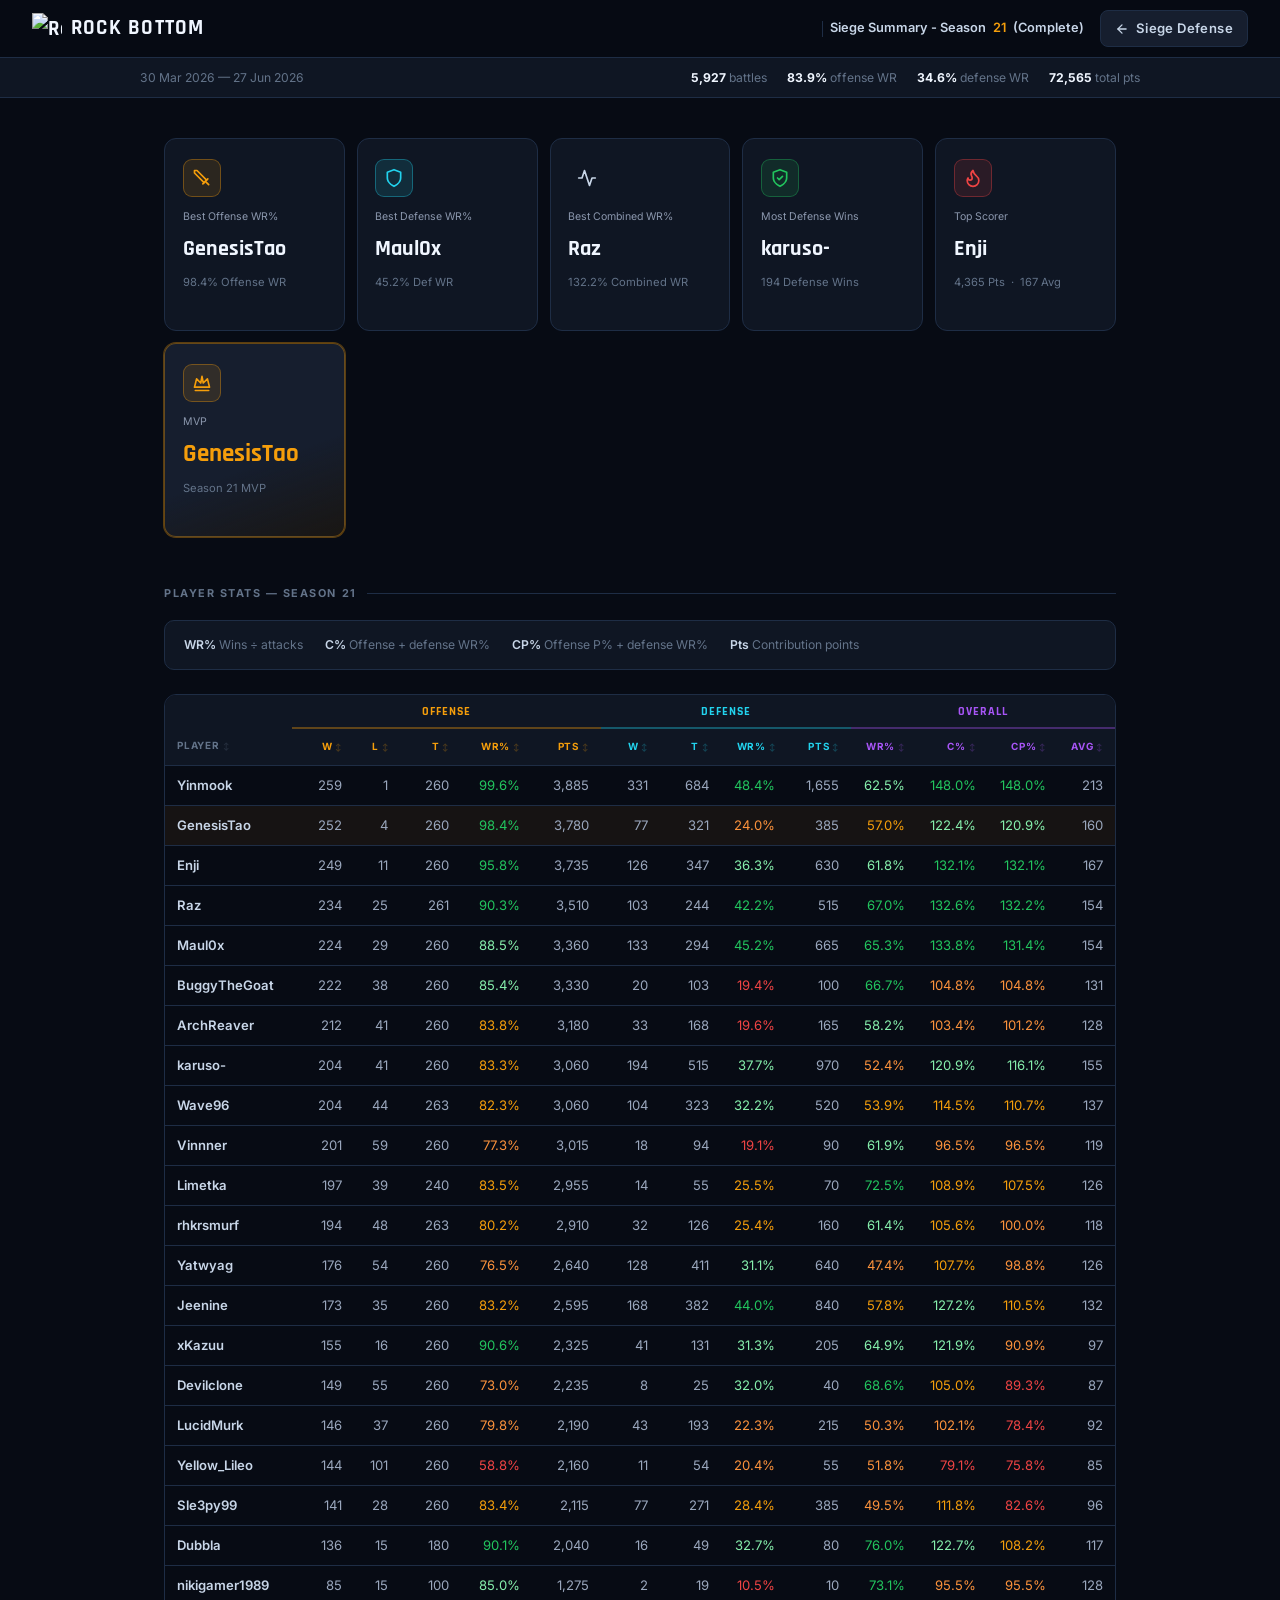
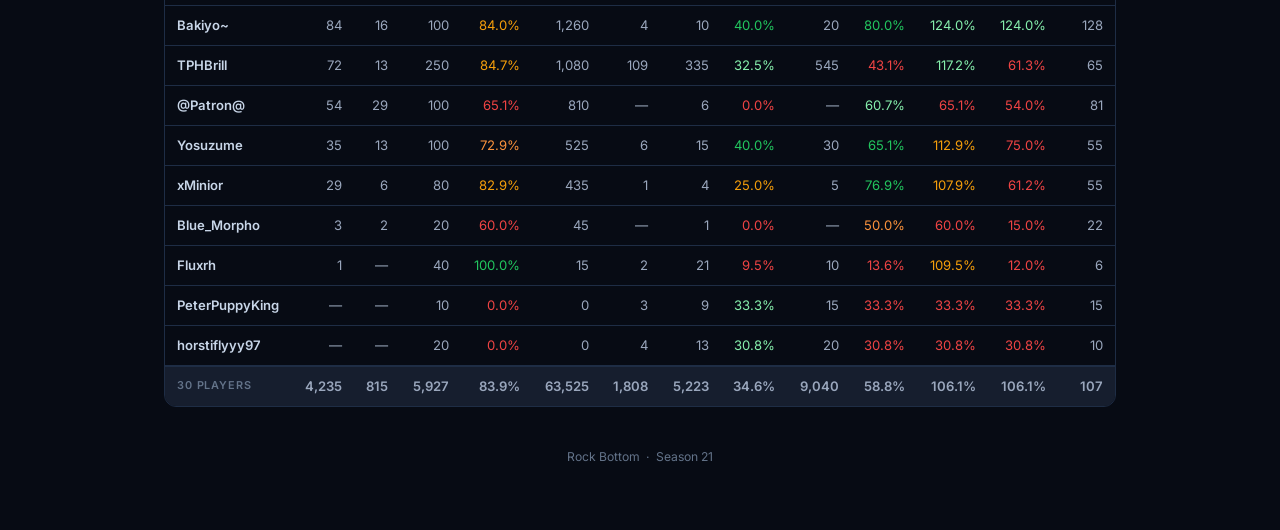
==== commit ca603796: "season-report: add Overall WR% and C% columns, full final data Co-Authored-By: Claude Sonnet 4.6 <no" ====
--- a/season-report.html
+++ b/season-report.html
@@ -315,6 +315,7 @@
   <p class="section-label">Player Stats — Season 21</p>
   <div class="legend">
     <span class="legend-item"><strong>WR%</strong> Wins ÷ attacks</span>
+    <span class="legend-item"><strong>C%</strong> Offense + defense WR%</span>
     <span class="legend-item"><strong>CP%</strong> Offense P% + defense WR%</span>
     <span class="legend-item"><strong>Pts</strong> Contribution points</span>
   </div>
@@ -326,7 +327,7 @@
           <th></th>
           <th colspan="5" class="span-off">Offense</th>
           <th colspan="4" class="span-def">Defense</th>
-          <th colspan="2" class="span-ovr">Overall</th>
+          <th colspan="4" class="span-ovr">Overall</th>
         </tr>
         <tr>
           <th data-col="0">Player</th>
@@ -339,42 +340,44 @@
           <th data-col="7"  class="g-def">T</th>
           <th data-col="8"  class="g-def">WR%</th>
           <th data-col="9"  class="g-def">Pts</th>
-          <th data-col="10" class="g-ovr">CP%</th>
-          <th data-col="11" class="g-ovr">Avg</th>
+          <th data-col="10" class="g-ovr">WR%</th>
+          <th data-col="11" class="g-ovr">C%</th>
+          <th data-col="12" class="g-ovr">CP%</th>
+          <th data-col="13" class="g-ovr">Avg</th>
         </tr>
       </thead>
       <tbody>
-        <tr><td>Yinmook</td><td>259</td><td>1</td><td>260</td><td>99.6%</td><td>3,885</td><td>331</td><td>684</td><td>48.4%</td><td>1,655</td><td>148.0%</td><td>213</td></tr>
-        <tr class="tr-mvp"><td>GenesisTao</td><td>252</td><td>4</td><td>260</td><td>98.4%</td><td>3,780</td><td>77</td><td>321</td><td>24.0%</td><td>385</td><td>120.9%</td><td>160</td></tr>
-        <tr><td>Enji</td><td>249</td><td>11</td><td>260</td><td>95.8%</td><td>3,735</td><td>126</td><td>347</td><td>36.3%</td><td>630</td><td>132.1%</td><td>167</td></tr>
-        <tr><td>Raz</td><td>234</td><td>25</td><td>261</td><td>90.3%</td><td>3,510</td><td>103</td><td>244</td><td>42.2%</td><td>515</td><td>132.2%</td><td>154</td></tr>
-        <tr><td>Maul0x</td><td>224</td><td>29</td><td>260</td><td>88.5%</td><td>3,360</td><td>133</td><td>294</td><td>45.2%</td><td>665</td><td>131.4%</td><td>154</td></tr>
-        <tr><td>BuggyTheGoat</td><td>222</td><td>38</td><td>260</td><td>85.4%</td><td>3,330</td><td>20</td><td>103</td><td>19.4%</td><td>100</td><td>104.8%</td><td>131</td></tr>
-        <tr><td>ArchReaver</td><td>212</td><td>41</td><td>260</td><td>83.8%</td><td>3,180</td><td>33</td><td>168</td><td>19.6%</td><td>165</td><td>101.2%</td><td>128</td></tr>
-        <tr><td>karuso-</td><td>204</td><td>41</td><td>260</td><td>83.3%</td><td>3,060</td><td>194</td><td>515</td><td>37.7%</td><td>970</td><td>116.1%</td><td>155</td></tr>
-        <tr><td>Wave96</td><td>204</td><td>44</td><td>263</td><td>82.3%</td><td>3,060</td><td>104</td><td>323</td><td>32.2%</td><td>520</td><td>110.7%</td><td>137</td></tr>
-        <tr><td>Vinnner</td><td>201</td><td>59</td><td>260</td><td>77.3%</td><td>3,015</td><td>18</td><td>94</td><td>19.1%</td><td>90</td><td>96.5%</td><td>119</td></tr>
-        <tr><td>Limetka</td><td>197</td><td>39</td><td>240</td><td>83.5%</td><td>2,955</td><td>14</td><td>55</td><td>25.5%</td><td>70</td><td>107.5%</td><td>126</td></tr>
-        <tr><td>rhkrsmurf</td><td>194</td><td>48</td><td>263</td><td>80.2%</td><td>2,910</td><td>32</td><td>126</td><td>25.4%</td><td>160</td><td>100.0%</td><td>118</td></tr>
-        <tr><td>Yatwyag</td><td>176</td><td>54</td><td>260</td><td>76.5%</td><td>2,640</td><td>128</td><td>411</td><td>31.1%</td><td>640</td><td>98.8%</td><td>126</td></tr>
-        <tr><td>Jeenine</td><td>173</td><td>35</td><td>260</td><td>83.2%</td><td>2,595</td><td>168</td><td>382</td><td>44.0%</td><td>840</td><td>110.5%</td><td>132</td></tr>
-        <tr><td>xKazuu</td><td>155</td><td>16</td><td>260</td><td>90.6%</td><td>2,325</td><td>41</td><td>131</td><td>31.3%</td><td>205</td><td>90.9%</td><td>97</td></tr>
-        <tr><td>Devilclone</td><td>149</td><td>55</td><td>260</td><td>73.0%</td><td>2,235</td><td>8</td><td>25</td><td>32.0%</td><td>40</td><td>89.3%</td><td>87</td></tr>
-        <tr><td>LucidMurk</td><td>146</td><td>37</td><td>260</td><td>79.8%</td><td>2,190</td><td>43</td><td>193</td><td>22.3%</td><td>215</td><td>78.4%</td><td>92</td></tr>
-        <tr><td>Yellow_Lileo</td><td>144</td><td>101</td><td>260</td><td>58.8%</td><td>2,160</td><td>11</td><td>54</td><td>20.4%</td><td>55</td><td>75.8%</td><td>85</td></tr>
-        <tr><td>Sle3py99</td><td>141</td><td>28</td><td>260</td><td>83.4%</td><td>2,115</td><td>77</td><td>271</td><td>28.4%</td><td>385</td><td>82.6%</td><td>96</td></tr>
-        <tr><td>Dubbla</td><td>136</td><td>15</td><td>180</td><td>90.1%</td><td>2,040</td><td>16</td><td>49</td><td>32.7%</td><td>80</td><td>108.2%</td><td>117</td></tr>
-        <tr><td>nikigamer1989</td><td>85</td><td>15</td><td>100</td><td>85.0%</td><td>1,275</td><td>2</td><td>19</td><td>10.5%</td><td>10</td><td>95.5%</td><td>128</td></tr>
-        <tr><td>Bakiyo~</td><td>84</td><td>16</td><td>100</td><td>84.0%</td><td>1,260</td><td>4</td><td>10</td><td>40.0%</td><td>20</td><td>124.0%</td><td>128</td></tr>
-        <tr><td>TPHBrill</td><td>72</td><td>13</td><td>250</td><td>84.7%</td><td>1,080</td><td>109</td><td>335</td><td>32.5%</td><td>545</td><td>61.3%</td><td>65</td></tr>
-        <tr><td>@Patron@</td><td>54</td><td>29</td><td>100</td><td>65.1%</td><td>810</td><td>—</td><td>6</td><td>0.0%</td><td>—</td><td>54.0%</td><td>81</td></tr>
-        <tr><td>Yosuzume</td><td>35</td><td>13</td><td>100</td><td>72.9%</td><td>525</td><td>6</td><td>15</td><td>40.0%</td><td>30</td><td>75.0%</td><td>55</td></tr>
-        <tr><td>xMinior</td><td>29</td><td>6</td><td>80</td><td>82.9%</td><td>435</td><td>1</td><td>4</td><td>25.0%</td><td>5</td><td>61.2%</td><td>55</td></tr>
-        <tr><td>Blue_Morpho</td><td>3</td><td>2</td><td>20</td><td>60.0%</td><td>45</td><td>—</td><td>1</td><td>0.0%</td><td>—</td><td>15.0%</td><td>22</td></tr>
-        <tr><td>Fluxrh</td><td>1</td><td>—</td><td>40</td><td>100.0%</td><td>15</td><td>2</td><td>21</td><td>9.5%</td><td>10</td><td>12.0%</td><td>6</td></tr>
-        <tr><td>PeterPuppyKing</td><td>—</td><td>—</td><td>10</td><td>0.0%</td><td>0</td><td>3</td><td>9</td><td>33.3%</td><td>15</td><td>33.3%</td><td>15</td></tr>
-        <tr><td>horstiflyyy97</td><td>—</td><td>—</td><td>20</td><td>0.0%</td><td>0</td><td>4</td><td>13</td><td>30.8%</td><td>20</td><td>30.8%</td><td>10</td></tr>
-        <tr class="total-row"><td>30 Players</td><td>4,235</td><td>815</td><td>5,927</td><td>83.9%</td><td>63,525</td><td>1,808</td><td>5,223</td><td>34.6%</td><td>9,040</td><td>106.1%</td><td>107</td></tr>
+        <tr><td>Yinmook</td><td>259</td><td>1</td><td>260</td><td>99.6%</td><td>3,885</td><td>331</td><td>684</td><td>48.4%</td><td>1,655</td><td>62.5%</td><td>148.0%</td><td>148.0%</td><td>213</td></tr>
+        <tr class="tr-mvp"><td>GenesisTao</td><td>252</td><td>4</td><td>260</td><td>98.4%</td><td>3,780</td><td>77</td><td>321</td><td>24.0%</td><td>385</td><td>57.0%</td><td>122.4%</td><td>120.9%</td><td>160</td></tr>
+        <tr><td>Enji</td><td>249</td><td>11</td><td>260</td><td>95.8%</td><td>3,735</td><td>126</td><td>347</td><td>36.3%</td><td>630</td><td>61.8%</td><td>132.1%</td><td>132.1%</td><td>167</td></tr>
+        <tr><td>Raz</td><td>234</td><td>25</td><td>261</td><td>90.3%</td><td>3,510</td><td>103</td><td>244</td><td>42.2%</td><td>515</td><td>67.0%</td><td>132.6%</td><td>132.2%</td><td>154</td></tr>
+        <tr><td>Maul0x</td><td>224</td><td>29</td><td>260</td><td>88.5%</td><td>3,360</td><td>133</td><td>294</td><td>45.2%</td><td>665</td><td>65.3%</td><td>133.8%</td><td>131.4%</td><td>154</td></tr>
+        <tr><td>BuggyTheGoat</td><td>222</td><td>38</td><td>260</td><td>85.4%</td><td>3,330</td><td>20</td><td>103</td><td>19.4%</td><td>100</td><td>66.7%</td><td>104.8%</td><td>104.8%</td><td>131</td></tr>
+        <tr><td>ArchReaver</td><td>212</td><td>41</td><td>260</td><td>83.8%</td><td>3,180</td><td>33</td><td>168</td><td>19.6%</td><td>165</td><td>58.2%</td><td>103.4%</td><td>101.2%</td><td>128</td></tr>
+        <tr><td>karuso-</td><td>204</td><td>41</td><td>260</td><td>83.3%</td><td>3,060</td><td>194</td><td>515</td><td>37.7%</td><td>970</td><td>52.4%</td><td>120.9%</td><td>116.1%</td><td>155</td></tr>
+        <tr><td>Wave96</td><td>204</td><td>44</td><td>263</td><td>82.3%</td><td>3,060</td><td>104</td><td>323</td><td>32.2%</td><td>520</td><td>53.9%</td><td>114.5%</td><td>110.7%</td><td>137</td></tr>
+        <tr><td>Vinnner</td><td>201</td><td>59</td><td>260</td><td>77.3%</td><td>3,015</td><td>18</td><td>94</td><td>19.1%</td><td>90</td><td>61.9%</td><td>96.5%</td><td>96.5%</td><td>119</td></tr>
+        <tr><td>Limetka</td><td>197</td><td>39</td><td>240</td><td>83.5%</td><td>2,955</td><td>14</td><td>55</td><td>25.5%</td><td>70</td><td>72.5%</td><td>108.9%</td><td>107.5%</td><td>126</td></tr>
+        <tr><td>rhkrsmurf</td><td>194</td><td>48</td><td>263</td><td>80.2%</td><td>2,910</td><td>32</td><td>126</td><td>25.4%</td><td>160</td><td>61.4%</td><td>105.6%</td><td>100.0%</td><td>118</td></tr>
+        <tr><td>Yatwyag</td><td>176</td><td>54</td><td>260</td><td>76.5%</td><td>2,640</td><td>128</td><td>411</td><td>31.1%</td><td>640</td><td>47.4%</td><td>107.7%</td><td>98.8%</td><td>126</td></tr>
+        <tr><td>Jeenine</td><td>173</td><td>35</td><td>260</td><td>83.2%</td><td>2,595</td><td>168</td><td>382</td><td>44.0%</td><td>840</td><td>57.8%</td><td>127.2%</td><td>110.5%</td><td>132</td></tr>
+        <tr><td>xKazuu</td><td>155</td><td>16</td><td>260</td><td>90.6%</td><td>2,325</td><td>41</td><td>131</td><td>31.3%</td><td>205</td><td>64.9%</td><td>121.9%</td><td>90.9%</td><td>97</td></tr>
+        <tr><td>Devilclone</td><td>149</td><td>55</td><td>260</td><td>73.0%</td><td>2,235</td><td>8</td><td>25</td><td>32.0%</td><td>40</td><td>68.6%</td><td>105.0%</td><td>89.3%</td><td>87</td></tr>
+        <tr><td>LucidMurk</td><td>146</td><td>37</td><td>260</td><td>79.8%</td><td>2,190</td><td>43</td><td>193</td><td>22.3%</td><td>215</td><td>50.3%</td><td>102.1%</td><td>78.4%</td><td>92</td></tr>
+        <tr><td>Yellow_Lileo</td><td>144</td><td>101</td><td>260</td><td>58.8%</td><td>2,160</td><td>11</td><td>54</td><td>20.4%</td><td>55</td><td>51.8%</td><td>79.1%</td><td>75.8%</td><td>85</td></tr>
+        <tr><td>Sle3py99</td><td>141</td><td>28</td><td>260</td><td>83.4%</td><td>2,115</td><td>77</td><td>271</td><td>28.4%</td><td>385</td><td>49.5%</td><td>111.8%</td><td>82.6%</td><td>96</td></tr>
+        <tr><td>Dubbla</td><td>136</td><td>15</td><td>180</td><td>90.1%</td><td>2,040</td><td>16</td><td>49</td><td>32.7%</td><td>80</td><td>76.0%</td><td>122.7%</td><td>108.2%</td><td>117</td></tr>
+        <tr><td>nikigamer1989</td><td>85</td><td>15</td><td>100</td><td>85.0%</td><td>1,275</td><td>2</td><td>19</td><td>10.5%</td><td>10</td><td>73.1%</td><td>95.5%</td><td>95.5%</td><td>128</td></tr>
+        <tr><td>Bakiyo~</td><td>84</td><td>16</td><td>100</td><td>84.0%</td><td>1,260</td><td>4</td><td>10</td><td>40.0%</td><td>20</td><td>80.0%</td><td>124.0%</td><td>124.0%</td><td>128</td></tr>
+        <tr><td>TPHBrill</td><td>72</td><td>13</td><td>250</td><td>84.7%</td><td>1,080</td><td>109</td><td>335</td><td>32.5%</td><td>545</td><td>43.1%</td><td>117.2%</td><td>61.3%</td><td>65</td></tr>
+        <tr><td>@Patron@</td><td>54</td><td>29</td><td>100</td><td>65.1%</td><td>810</td><td>—</td><td>6</td><td>0.0%</td><td>—</td><td>60.7%</td><td>65.1%</td><td>54.0%</td><td>81</td></tr>
+        <tr><td>Yosuzume</td><td>35</td><td>13</td><td>100</td><td>72.9%</td><td>525</td><td>6</td><td>15</td><td>40.0%</td><td>30</td><td>65.1%</td><td>112.9%</td><td>75.0%</td><td>55</td></tr>
+        <tr><td>xMinior</td><td>29</td><td>6</td><td>80</td><td>82.9%</td><td>435</td><td>1</td><td>4</td><td>25.0%</td><td>5</td><td>76.9%</td><td>107.9%</td><td>61.2%</td><td>55</td></tr>
+        <tr><td>Blue_Morpho</td><td>3</td><td>2</td><td>20</td><td>60.0%</td><td>45</td><td>—</td><td>1</td><td>0.0%</td><td>—</td><td>50.0%</td><td>60.0%</td><td>15.0%</td><td>22</td></tr>
+        <tr><td>Fluxrh</td><td>1</td><td>—</td><td>40</td><td>100.0%</td><td>15</td><td>2</td><td>21</td><td>9.5%</td><td>10</td><td>13.6%</td><td>109.5%</td><td>12.0%</td><td>6</td></tr>
+        <tr><td>PeterPuppyKing</td><td>—</td><td>—</td><td>10</td><td>0.0%</td><td>0</td><td>3</td><td>9</td><td>33.3%</td><td>15</td><td>33.3%</td><td>33.3%</td><td>33.3%</td><td>15</td></tr>
+        <tr><td>horstiflyyy97</td><td>—</td><td>—</td><td>20</td><td>0.0%</td><td>0</td><td>4</td><td>13</td><td>30.8%</td><td>20</td><td>30.8%</td><td>30.8%</td><td>30.8%</td><td>10</td></tr>
+        <tr class="total-row"><td>30 Players</td><td>4,235</td><td>815</td><td>5,927</td><td>83.9%</td><td>63,525</td><td>1,808</td><td>5,223</td><td>34.6%</td><td>9,040</td><td>58.8%</td><td>106.1%</td><td>106.1%</td><td>107</td></tr>
       </tbody>
     </table>
   </div>
@@ -388,7 +391,9 @@
 const THRESHOLDS = {
   4:  { g:90,  lg:85,  y:80,  lr:70 },  // Offense WR%
   8:  { g:40,  lg:30,  y:25,  lr:20 },  // Defense WR%
-  10: { g:130, lg:115, y:105, lr:90 },  // CP%
+  10: { g:65,  lg:58,  y:53,  lr:45 },  // Overall WR%
+  11: { g:130, lg:115, y:105, lr:90 },  // C%
+  12: { g:130, lg:115, y:105, lr:90 },  // CP%
 };
 
 function colorClass(val, t) {
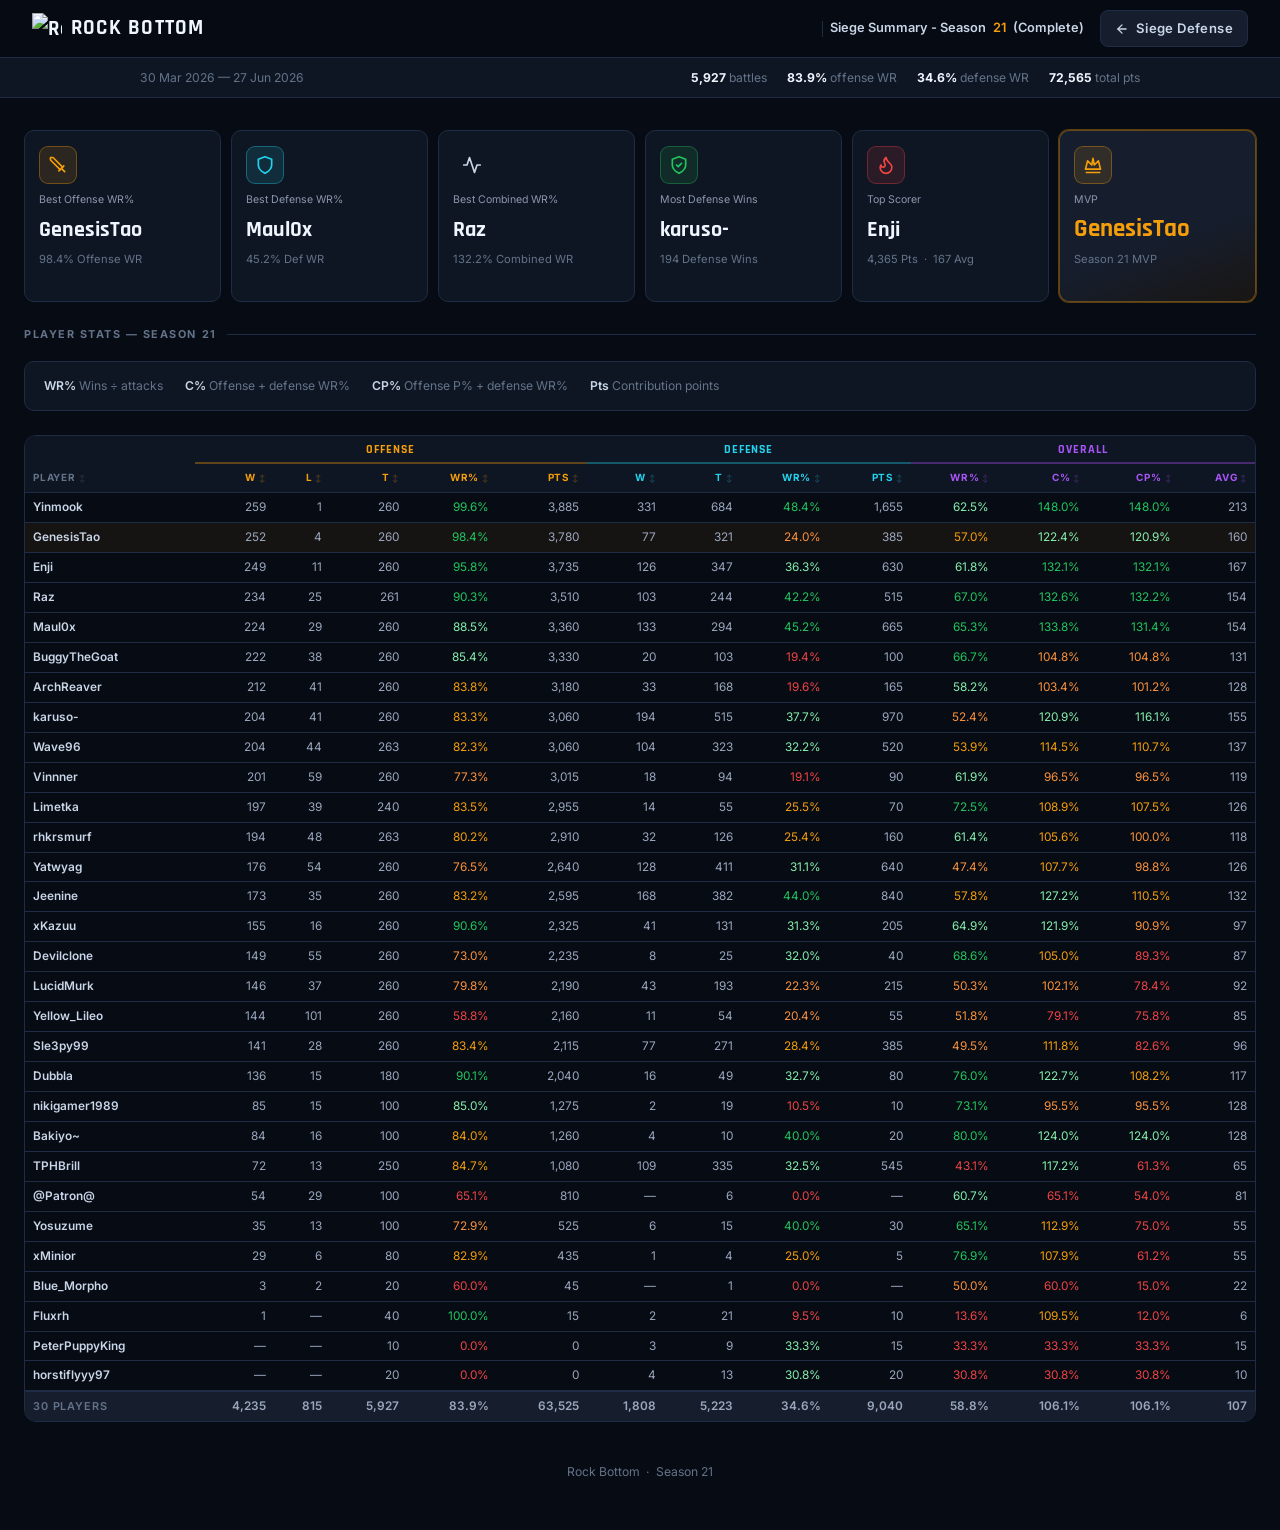
==== commit 1b1078a6: "season-report: wider layout, compact table for screenshot Co-Authored-By: Claude Sonnet 4.6 <noreply" ====
--- a/season-report.html
+++ b/season-report.html
@@ -82,7 +82,7 @@
     .nav-back:hover svg { stroke:var(--gold); }
 
     /* ─── PAGE ─── */
-    .page { max-width:1000px; margin:0 auto; padding:2.5rem 1.5rem 4rem; }
+    .page { max-width:1280px; margin:0 auto; padding:2rem 1.5rem 3rem; }
 
     /* ─── NAV REPORT LABEL ─── */
     .nav-report-label {
@@ -119,12 +119,12 @@
 
     /* ─── AWARDS ─── */
     .awards-grid {
-      display:grid; grid-template-columns:repeat(auto-fit, minmax(178px, 1fr));
-      gap:12px; margin-bottom:3rem;
+      display:grid; grid-template-columns:repeat(auto-fit, minmax(155px, 1fr));
+      gap:10px; margin-bottom:1.5rem;
     }
     .award-card {
-      background:var(--surface); border:1px solid var(--border); border-radius:12px;
-      padding:1.25rem 1.1rem; display:flex; flex-direction:column; gap:13px;
+      background:var(--surface); border:1px solid var(--border); border-radius:10px;
+      padding:0.9rem 0.9rem; display:flex; flex-direction:column; gap:9px;
       transition:border-color 0.2s, transform 0.2s;
     }
     .award-card:hover { border-color:var(--gold-border); transform:translateY(-2px); }
@@ -164,10 +164,10 @@
 
     /* ─── TABLE ─── */
     .table-wrap { overflow-x:auto; border:1px solid var(--border); border-radius:12px; }
-    table { width:100%; border-collapse:collapse; font-size:0.82rem; min-width:720px; }
+    table { width:100%; border-collapse:collapse; font-size:0.74rem; min-width:900px; }
     thead tr { background:var(--surface); }
     th {
-      padding:10px 12px; text-align:right;
+      padding:6px 8px; text-align:right;
       font-size:0.62rem; font-weight:700; letter-spacing:0.08em; text-transform:uppercase;
       color:var(--muted); border-bottom:1px solid var(--border); white-space:nowrap;
     }
@@ -176,7 +176,7 @@
     th.g-def { color:var(--cyan); }
     th.g-ovr { color:var(--purple); }
     thead tr.group-row th {
-      padding:8px 12px 5px; text-align:center; border-bottom:none;
+      padding:5px 8px 3px; text-align:center; border-bottom:none;
       font-family:'Rajdhani',sans-serif; font-size:0.72rem; letter-spacing:0.08em;
     }
     thead tr.group-row th:first-child { text-align:left; }
@@ -188,7 +188,7 @@
     tbody tr:hover { background:var(--surface); }
     tbody tr.tr-mvp { background:rgba(245,158,11,0.06); }
     tbody tr.tr-mvp:hover { background:rgba(245,158,11,0.1); }
-    td { padding:9px 12px; text-align:right; color:#9aa7bd; white-space:nowrap; }
+    td { padding:5px 8px; text-align:right; color:#9aa7bd; white-space:nowrap; }
     td:first-child { text-align:left; color:var(--text); font-weight:600; }
     /* legacy — overridden by JS threshold coloring */
     .good { color:var(--green); }
